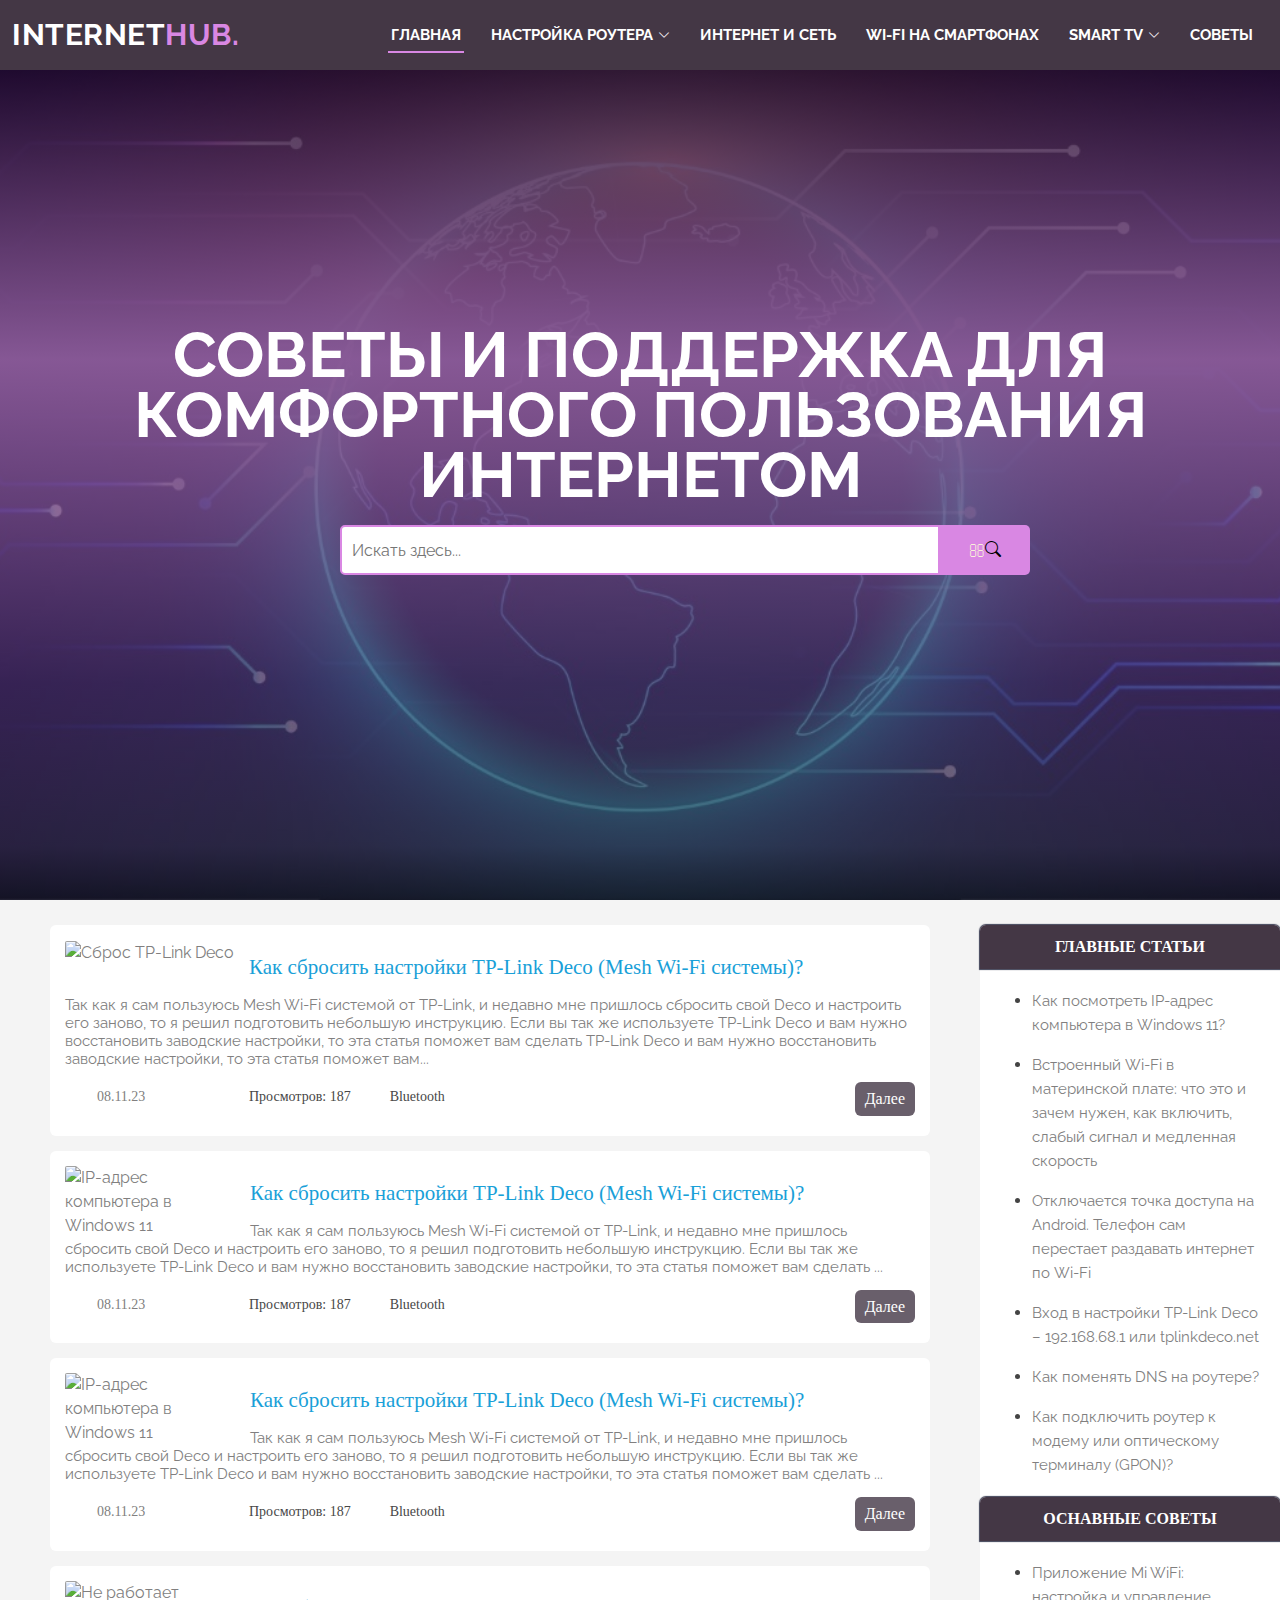
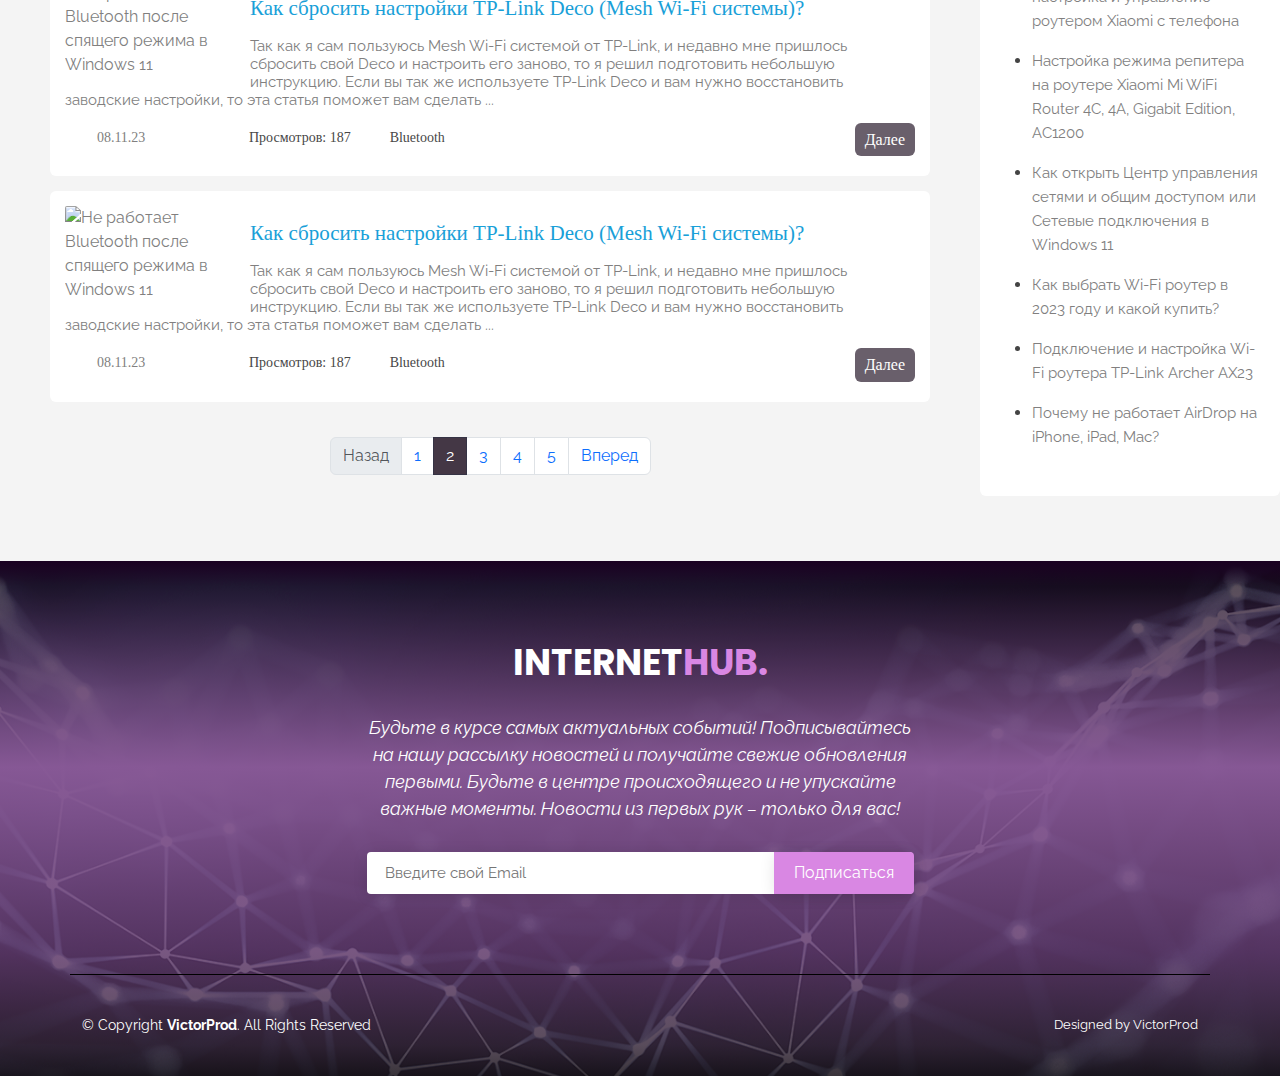
==== index.html @ 562ed90b "Add files via upload" ====
<!DOCTYPE html>
<html lang="en">

<head>
  <meta charset="utf-8">
  <meta content="width=device-width, initial-scale=1.0" name="viewport">

  <title>Помощь твоему интернету</title>
  <meta content="" name="description">
  <meta content="" name="keywords">

  <!-- Favicons -->
  <link href="assets/img/favicon.png" rel="icon">
  <link href="assets/img/apple-touch-icon.png" rel="apple-touch-icon">

  <!-- Google Fonts -->
  <link href="https://fonts.googleapis.com/css?family=Open+Sans:300,300i,400,400i,600,600i,700,700i|Raleway:300,300i,400,400i,500,500i,600,600i,700,700i|Poppins:300,300i,400,400i,500,500i,600,600i,700,700i" rel="stylesheet">

  <!-- Vendor CSS Files -->

  <link rel="stylesheet" href="https://use.fontawesome.com/releases/v5.3.1/css/all.css" integrity="sha384-mzrmE5qonljUremFsqc01SB46JvROS7bZs3IO2EmfFsd15uHvIt+Y8vEf7N7fWAU" crossorigin="anonymous">


  <!-- Template Main CSS File -->
  <link rel="stylesheet" type="text/css" href="assets/css/bootstrap.min.css">
  <link rel="stylesheet" type="text/css" href="assets/css/swiper-bundle.min.css">
  <link rel="stylesheet" type="text/css" href="assets/css/remixicon.css">
  <link rel="stylesheet" type="text/css" href="assets/css/glightbox.min.css">
  <link rel="stylesheet" type="text/css" href="assets/css/boxicons.min.css">
  <link rel="stylesheet" type="text/css" href="assets/css/bootstrap-icons.min.css">
  <link href="assets/css/style.css" rel="stylesheet">

  <script src="https://ajax.googleapis.com/ajax/libs/jquery/1.9.1/jquery.min.js" type="text/javascript" ></script>
</head>
<body>

<!-- ======= Header ======= -->
<header id="header" class="d-flex align-items-center ">
    <div class="container-fluid d-flex align-items-center justify-content-lg-between">

      <h1 class="logo  me-lg-0 "><a href="index.html">
      Internet</a><a href=""><span class="logo_color">Hub.</span></a></h1>
      <nav id="navbar" class="navbar order-last order-lg-0">
        <ul>
          <li><a class="nav-link scrollto active" href="#hero">Главная</a></li>
            <li class="dropdown"><a href="#" target="_blank"><span>Настройка Роутера</span> <i class="bi bi-chevron-down"></i></a>
            <ul>

              <li class="dropdown"><a href=""><span>Gpon Huawei</span> <i class="bi bi-chevron-right"></i></a>
                <ul>
                  <li><a href="#">Deep Drop Down 1</a></li>
                  <li><a href="#">Deep Drop Down 2</a></li>
                </ul>
              </li>

              <li class="dropdown"><a href="#"><span>Iskratel</span> <i class="bi bi-chevron-right"></i></a>
                <ul>
                  <li><a href="#">Deep Drop Down 1</a></li>
                  <li><a href="#">Deep Drop Down 2</a></li>
                </ul>
              </li>

              <li class="dropdown"><a href="#"><span>Tp-Link</span> <i class="bi bi-chevron-right"></i></a>
                <ul>
                  <li><a href="#">Deep Drop Down 1</a></li>
                  <li><a href="#">Deep Drop Down 2</a></li>
                </ul>
              </li>

              <li class="dropdown"><a href="#"><span>Tenda</span> <i class="bi bi-chevron-right"></i></a>
                <ul>
                  <li><a href="#">Deep Drop Down 1</a></li>
                  <li><a href="#">Deep Drop Down 2</a></li>
                </ul>
              </li>

              <li class="dropdown"><a href="#"><span>Asus</span> <i class="bi bi-chevron-right"></i></a>
                <ul>
                  <li><a href="#">Deep Drop Down 1</a></li>
                  <li><a href="#">Deep Drop Down 2</a></li>
                </ul>
              </li>
            </ul>
          </li>
          <li><a class="nav-link scrollto" href="#services">Интернет и сеть</a></li>
          <li><a class="nav-link scrollto" href="#team">Wi-fi на смартфонах</a></li>
          <li class="dropdown"><a href="#"><span>Smart TV</span> <i class="bi bi-chevron-down"></i></a>
            <ul>
              <li><a href="#">Drop Down 1</a></li>
              <li class="dropdown"><a href="#"><span>Deep Drop Down</span> <i class="bi bi-chevron-right"></i></a>
                <ul>
                  <li><a href="#">Deep Drop Down 1</a></li>
                  <li><a href="#">Deep Drop Down 2</a></li>
                  <li><a href="#">Deep Drop Down 3</a></li>
                  <li><a href="#">Deep Drop Down 4</a></li>
                  <li><a href="#">Deep Drop Down 5</a></li>
                </ul>
              </li>
              <li><a href="#">Drop Down 2</a></li>
              <li><a href="#">Drop Down 3</a></li>
              <li><a href="#">Drop Down 4</a></li>
            </ul>
          </li>
          <li><a class="nav-link scrollto" href="#advice">Cоветы</a></li>
        </ul>
        <i class="bi bi-list mobile-nav-toggle"></i>
      </nav><!-- .navbar -->
    </div>
    
</header><!-- End Header -->
  <!-- ======= Hero Section ======= -->
  <section id="hero">
    <div class="hero-container">
      <h1 class="fly-in-text">Советы и Поддержка для</h1>
      <h1 class="additional-fly-in-text">Комфортного Пользования Интернетом</h1>
      <div class="d1">
          <form class="search_form">
              <input type="text" placeholder="Искать здесь...">
              <button type="submit" class="bi bi-search"><i class="bi bi-search"></i> </button>
          </form>
      </div>
    </div>
  </section><!-- End Hero -->



  <!-- Start main -->
<div class="container_" id="point">
        <div class="main-container">
            <section class="main-content">
                <div class="img"><img src="https://cdn-icons-png.flaticon.com/512/3942/3942489.png" class="attachment-post-thumbnail size-post-thumbnail wp-post-image" alt="Сброс TP-Link Deco" decoding="async"></div>
                <h2><a href="view.html">Как сбросить настройки TP-Link Deco (Mesh Wi-Fi системы)?</a></h2>
                <p>Так как я сам пользуюсь Mesh Wi-Fi системой от TP-Link, и недавно мне пришлось сбросить свой Deco и настроить его заново, то я решил подготовить небольшую инструкцию. Если вы так же используете TP-Link Deco и вам нужно восстановить заводские настройки, то эта статья поможет вам сделать TP-Link Deco и вам нужно восстановить заводские настройки, то эта статья поможет вам...</p>
                <div class="info">
                    <div class="left">
                        <div>
                            <img src="https://help-wifi.com/wp-content/themes/wifi/images/icon_date.png" alt="">
                            08.11.23
                        </div>
                    </div>
                    <div class="right">
                        <div class="views">Просмотров: 187</div>
                        <div class="category">
                            <a href="https://help-wifi.com/category/bluetooth/" rel="category tag">Bluetooth</a>
                        </div>
                        <a href="view.html" class="more">Далее</a>
                    </div>
                </div>
            </section>

            <section class="main-content">
                <div class="img"><img  src="https://help-wifi.com/wp-content/uploads/2023/10/ip_windows11.jpg" class="attachment-post-thumbnail size-post-thumbnail wp-post-image" alt="IP-адрес компьютера в Windows 11" class="attachment-post-thumbnail size-post-thumbnail wp-post-image" alt="Встроенный Wi-Fi в материнской плате" decoding="async" loading="lazy"></div>
                <h2><a href="#">Как сбросить настройки TP-Link Deco (Mesh Wi-Fi системы)?</a></h2>
                <p>Так как я сам пользуюсь Mesh Wi-Fi системой от TP-Link, и недавно мне пришлось сбросить свой Deco и настроить его заново, то я решил подготовить небольшую инструкцию. Если вы так же используете TP-Link Deco и вам нужно восстановить заводские настройки, то эта статья поможет вам сделать ...</p>
                <div class="info">
                    <div class="left">
                        <div>
                            <img src="https://help-wifi.com/wp-content/themes/wifi/images/icon_date.png" alt="">
                            08.11.23
                        </div>
                    </div>
                    <div class="right">
                        <div class="views">Просмотров: 187</div>
                        <div class="category">
                            <a href="https://help-wifi.com/category/bluetooth/" rel="category tag">Bluetooth</a>
                        </div>
                        <a href="https://help-wifi.com/bluetooth/oshibka-bluetooth-kod-54-na-noutbuke-s-windows-11-propadaet-bluetooth-posle-vyxoda-iz-spyashhego-rezhima/" class="more">Далее</a>
                    </div>
                </div>
            </section>

            <section class="main-content">
                <div class="img"><img width="170" height="150" src="https://help-wifi.com/wp-content/uploads/2023/10/ip_windows11.jpg" class="attachment-post-thumbnail size-post-thumbnail wp-post-image" alt="IP-адрес компьютера в Windows 11" decoding="async" loading="lazy"></div>
                <h2><a href="#">Как сбросить настройки TP-Link Deco (Mesh Wi-Fi системы)?</a></h2>
                <p>Так как я сам пользуюсь Mesh Wi-Fi системой от TP-Link, и недавно мне пришлось сбросить свой Deco и настроить его заново, то я решил подготовить небольшую инструкцию. Если вы так же используете TP-Link Deco и вам нужно восстановить заводские настройки, то эта статья поможет вам сделать ...</p>
                <div class="info">
                    <div class="left">
                        <div>
                            <img src="https://help-wifi.com/wp-content/themes/wifi/images/icon_date.png" alt="">
                            08.11.23
                        </div>
                    </div>
                    <div class="right">
                        <div class="views">Просмотров: 187</div>
                        <div class="category">
                            <a href="https://help-wifi.com/category/bluetooth/" rel="category tag">Bluetooth</a>
                        </div>
                        <a href="https://help-wifi.com/bluetooth/oshibka-bluetooth-kod-54-na-noutbuke-s-windows-11-propadaet-bluetooth-posle-vyxoda-iz-spyashhego-rezhima/" class="more">Далее</a>
                    </div>
                </div>
            </section>

            <section class="main-content">
                <div class="img"><img width="170" height="150" src="https://help-wifi.com/wp-content/uploads/2023/11/error-Bluetooth-sleep-mode.jpg" class="attachment-post-thumbnail size-post-thumbnail wp-post-image" alt="Не работает Bluetooth после спящего режима в Windows 11" decoding="async"></div>
                <h2><a href="#">Как сбросить настройки TP-Link Deco (Mesh Wi-Fi системы)?</a></h2>
                <p>Так как я сам пользуюсь Mesh Wi-Fi системой от TP-Link, и недавно мне пришлось сбросить свой Deco и настроить его заново, то я решил подготовить небольшую инструкцию. Если вы так же используете TP-Link Deco и вам нужно восстановить заводские настройки, то эта статья поможет вам сделать ...</p>
                <div class="info">
                    <div class="left">
                        <div>
                            <img src="https://help-wifi.com/wp-content/themes/wifi/images/icon_date.png" alt="">
                            08.11.23
                        </div>
                    </div>
                    <div class="right">
                        <div class="views">Просмотров: 187</div>
                        <div class="category">
                            <a href="https://help-wifi.com/category/bluetooth/" rel="category tag">Bluetooth</a>
                        </div>
                        <a href="https://help-wifi.com/bluetooth/oshibka-bluetooth-kod-54-na-noutbuke-s-windows-11-propadaet-bluetooth-posle-vyxoda-iz-spyashhego-rezhima/" class="more">Далее</a>
                    </div>
                </div>
            </section>

            <section class="main-content">
                <div class="img"><img width="170" height="150" src="https://help-wifi.com/wp-content/uploads/2023/11/error-Bluetooth-sleep-mode.jpg" class="attachment-post-thumbnail size-post-thumbnail wp-post-image" alt="Не работает Bluetooth после спящего режима в Windows 11" decoding="async"></div>
                <h2><a href="#">Как сбросить настройки TP-Link Deco (Mesh Wi-Fi системы)?</a></h2>
                <p>Так как я сам пользуюсь Mesh Wi-Fi системой от TP-Link, и недавно мне пришлось сбросить свой Deco и настроить его заново, то я решил подготовить небольшую инструкцию. Если вы так же используете TP-Link Deco и вам нужно восстановить заводские настройки, то эта статья поможет вам сделать ...</p>
                <div class="info">
                    <div class="left">
                        <div>
                            <img src="https://help-wifi.com/wp-content/themes/wifi/images/icon_date.png" alt="">
                            08.11.23
                        </div>
                    </div>
                    <div class="right">
                        <div class="views">Просмотров: 187</div>
                        <div class="category">
                            <a href="https://help-wifi.com/category/bluetooth/" rel="category tag">Bluetooth</a>
                        </div>
                        <a href="https://help-wifi.com/bluetooth/oshibka-bluetooth-kod-54-na-noutbuke-s-windows-11-propadaet-bluetooth-posle-vyxoda-iz-spyashhego-rezhima/" class="more">Далее</a>
                    </div>
                </div>

            </section>
            <nav  class="pagin"  aria-label="...">
                  <ul class="pagination">
                    <li class="page-item disabled">
                      <a class="page-link" href="#" tabindex="-1" aria-disabled="true">Назад</a>
                    </li>
                    <li class="page-item"><a class="page-link" href="#">1</a></li>
                    <li class="page-item active" aria-current="page">
                      <a class="page-link" href="#">2</a>
                    </li>
                    <li class="page-item"><a class="page-link" href="#">3</a></li>
                    <li class="page-item"><a class="page-link" href="#">4</a></li>
                    <li class="page-item"><a class="page-link" href="#">5</a></li>
                    <li class="page-item">
                      <a class="page-link" href="#">Вперед</a>
                    </li>
                  </ul>
            </nav>
        </div>

        <aside>
            <div class="title_">Главные статьи</div>
            <div class="article_list">
                <ul>
                <p><li><a href="#">Как посмотреть IP-адрес компьютера в Windows 11?</a></li></p>
                <p><li><a href="#">Встроенный Wi-Fi в материнской плате: что это и зачем нужен, как включить, слабый сигнал и медленная скорость</a></li></p>
                <p><li><a href="#">Отключается точка доступа на Android. Телефон сам перестает раздавать интернет по Wi-Fi</a></li></p>
                <p><li><a href="#">Вход в настройки TP-Link Deco – 192.168.68.1 или tplinkdeco.net</a></li></p>
                <p><li><a href="#">Как поменять DNS на роутере?</a></li></p>
                <p><li><a href="#">Как подключить роутер к модему или оптическому терминалу (GPON)?</a></li></p>
            </ul>
            </div>

            <div class="title_">Оснавные советы</div>
            <div class="article_list">
                <ul>
                <p><li><a href="#">Приложение Mi WiFi: настройка и управление роутером Xiaomi с телефона</a></li></p>
                <p><li><a href="#">Настройка режима репитера на роутере Xiaomi Mi WiFi Router 4C, 4A, Gigabit Edition, AC1200</a></li></p>
                <p><li><a href="#">Как открыть Центр управления сетями и общим доступом или Сетевые подключения в Windows 11</a></li></p>
                <p><li><a href="#">Как выбрать Wi-Fi роутер в 2023 году и какой купить?</a></li></p>
                <p><li><a href="#">Подключение и настройка Wi-Fi роутера TP-Link Archer AX23</a></li></p>
                <p><li><a href="#">Почему не работает AirDrop на iPhone, iPad, Mac?</a></li></p>
            </ul>
            </div>
        </aside>
    </div>

  <!-- ======= Footer ======= -->
   <!-- ======= Footer ======= -->
  <footer id="footer">

    <div class="footer-top">

      <div class="container">

        <div class="row  justify-content-center">
          <div class="col-lg-6">
            <h3 class="mobile-show-logo-footer"><a href="">Internet<span class="mobile-show-logo-color-footer">Hub.</span></a></h3>
            <p>Будьте в курсе самых актуальных событий! Подписывайтесь на нашу рассылку новостей и получайте свежие обновления первыми. Будьте в центре происходящего и не упускайте важные моменты. Новости из первых рук – только для вас!</p>
          </div>
        </div>

        <div class="row footer-newsletter justify-content-center">
          <div class="col-lg-6">
            <form action="" method="post">
              <input type="email" name="email" placeholder="Введите свой Email"><input type="submit" value="Подписаться">
            </form>
          </div>
        </div>
      </div>
    </div>

    <div class="container footer-bottom clearfix">
      <div class="copyright">
        &copy; Copyright <strong><span>VictorProd</span></strong>. All Rights Reserved
      </div>
      <div class="credits">
        Designed by VictorProd
      </div>
    </div>
  </footer><!-- End Footer -->

  <div id="preloader"></div>
  <a href="#" class="back-to-top d-flex align-items-center justify-content-center"><i class="bi bi-arrow-up-short"></i></a>

  <!-- Vendor JS Files -->
  <script src="assets/js/purecounter_vanilla.js"></script>
  <script src="assets/js/bootstrap.bundle.min.js"></script>
  <script src="assets/js/glightbox.min.js"></script>
  <script src="assets/js/isotope.pkgd.min.js"></script>
  <script src="assets/js/swiper-bundle.min.js"></script>

  <!-- Template Main JS File -->
  <script src="assets/js/main.js"></script>

</body>

</html>
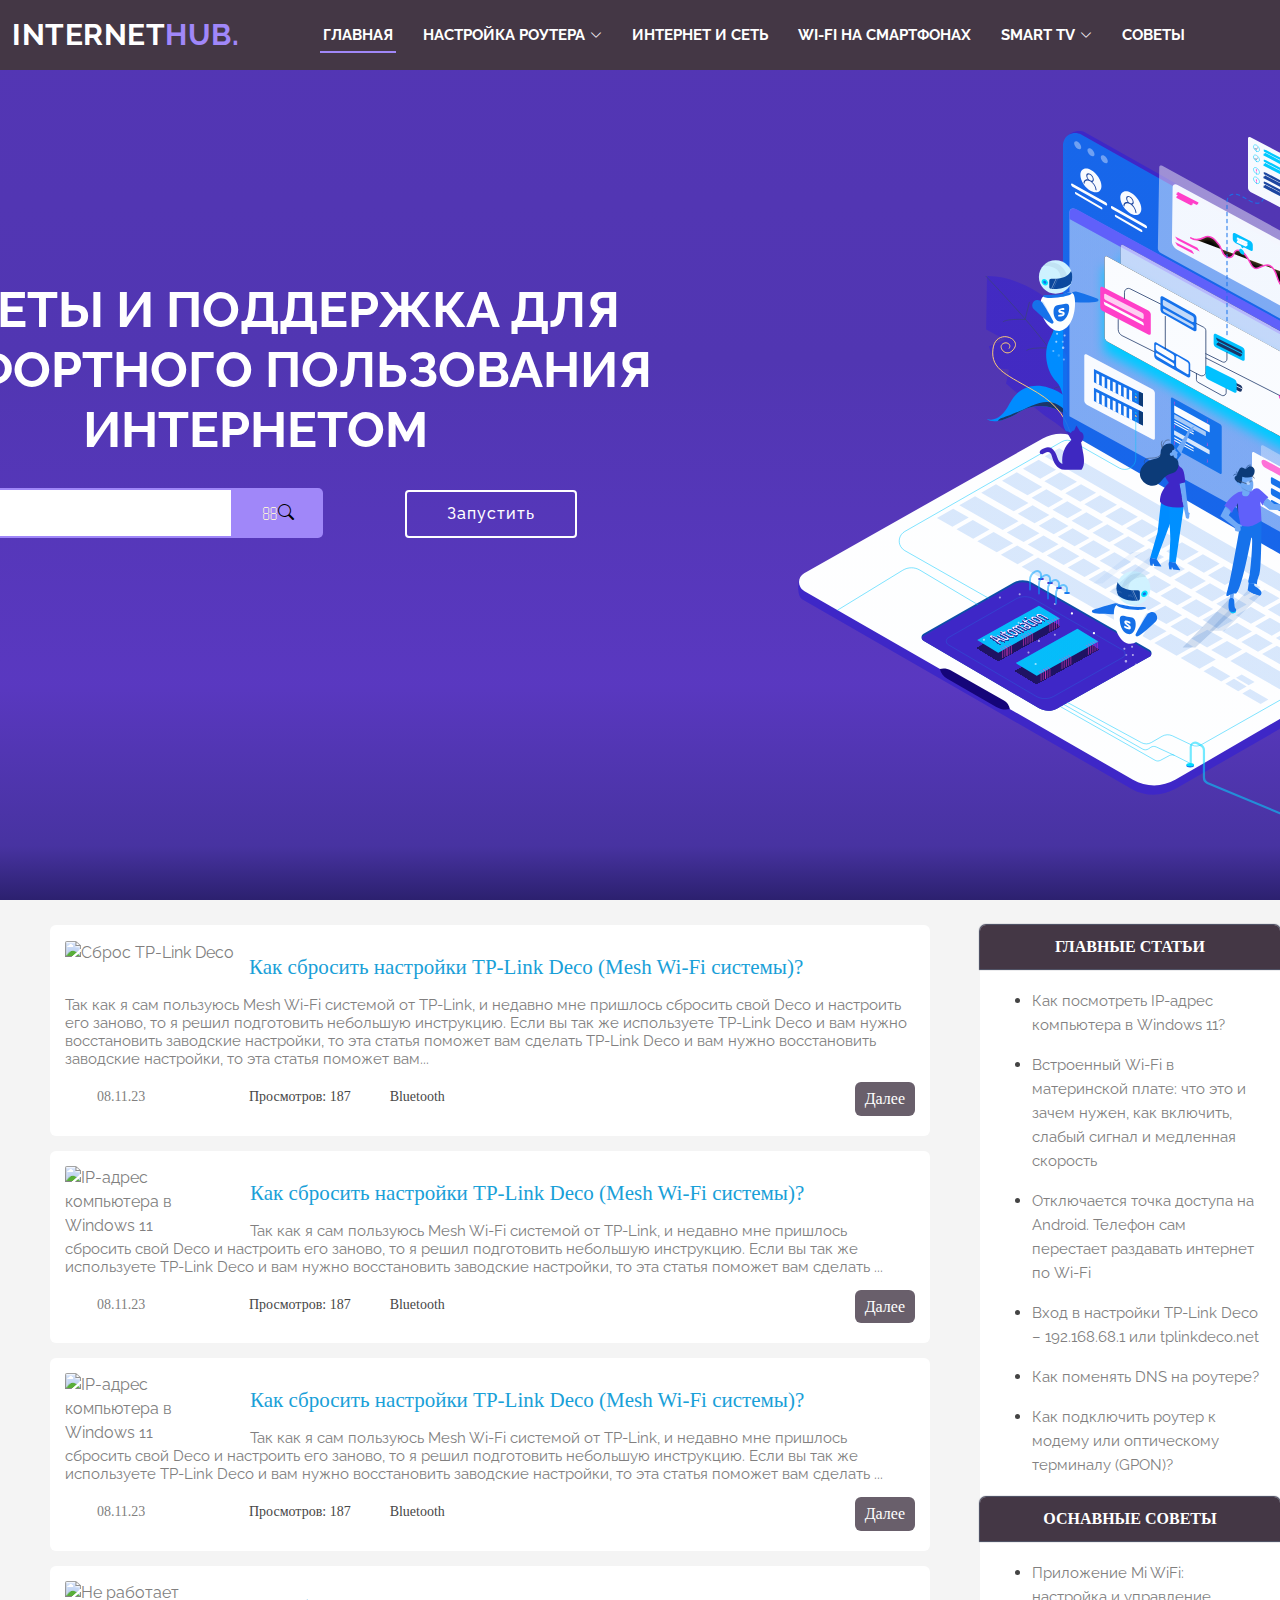
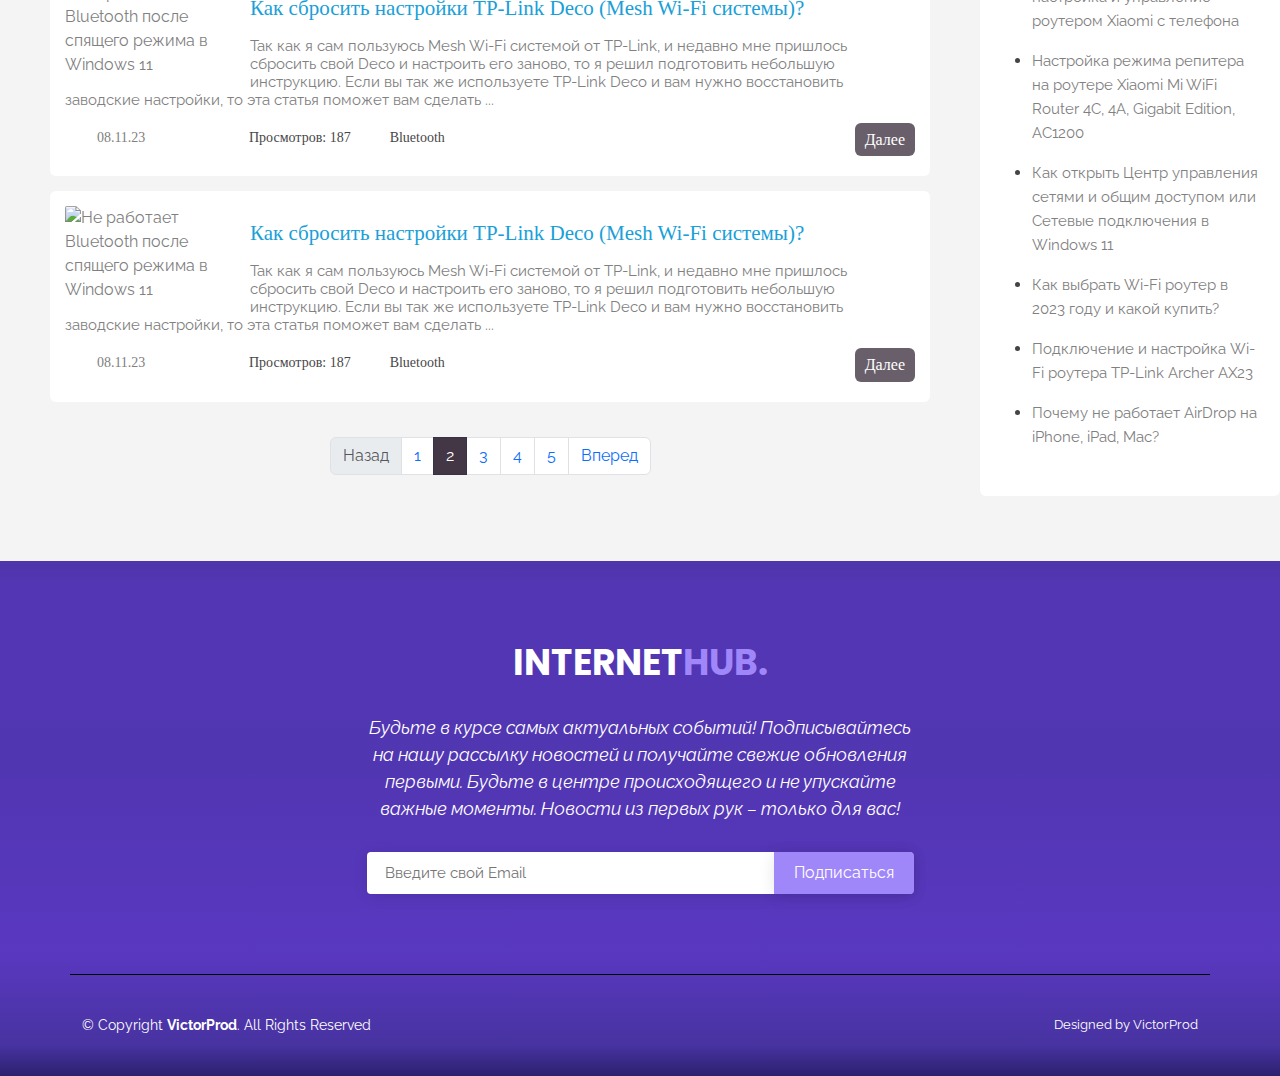
==== commit 444a81b1: "Add files via upload" ====
--- a/index.html
+++ b/index.html
@@ -38,7 +38,7 @@
 <header id="header" class="d-flex align-items-center ">
     <div class="container-fluid d-flex align-items-center justify-content-lg-between">
 
-      <h1 class="logo  me-lg-0 "><a href="index.html">
+      <h1 class="logo  me-lg-0"><a href="index.html">
       Internet</a><a href=""><span class="logo_color">Hub.</span></a></h1>
       <nav id="navbar" class="navbar order-last order-lg-0">
         <ul>
@@ -105,22 +105,31 @@
         </ul>
         <i class="bi bi-list mobile-nav-toggle"></i>
       </nav><!-- .navbar -->
+      <div class=""></div>
     </div>
     
 </header><!-- End Header -->
   <!-- ======= Hero Section ======= -->
-  <section id="hero">
-    <div class="hero-container">
-      <h1 class="fly-in-text">Советы и Поддержка для</h1>
-      <h1 class="additional-fly-in-text">Комфортного Пользования Интернетом</h1>
-      <div class="d1">
+ <section id="hero">
+  <div class="hero-container">
+    <div class="hero-content">
+      <div class="text-content">
+        <h1 class>Советы и Поддержка для Комфортного Пользования Интернетом</h1>
+        
+        <div class="d1">
           <form class="search_form">
-              <input type="text" placeholder="Искать здесь...">
-              <button type="submit" class="bi bi-search"><i class="bi bi-search"></i> </button>
+            <input type="text" placeholder="Искать">
+            <button type="submit" class="bi bi-search"><i class="bi bi-search"></i></button>
           </form>
-      </div>
-    </div>
-  </section><!-- End Hero -->
+          <a href="#point" class="btn-get-started scrollto fly-in-button">Запустить</a>
+        </div>
+      </div>
+      <div class="image-content">
+        <img src="assets/img/123.svg" alt="Описание изображения">
+      </div>
+    </div>
+  </div>
+</section><!-- End Hero -->
 
 
 
--- a/assets/css/style.css
+++ b/assets/css/style.css
@@ -133,7 +133,7 @@
 }
 
 .logo_color{
-  color: #d987e3;
+  color: #a087f9;
 }
 
 
@@ -148,7 +148,7 @@
 }
 
 .mobile-show-logo-color-footer{
-  color: #d987e3;
+  color: #a087f9;
 }
 
 
@@ -215,7 +215,7 @@
   height: 2px;
   bottom: -7px;
   left: 0;
-  background-color: #d987e3;
+  background-color: #a087f9;
   visibility: hidden;
   width: 0px;
   transition: all 0.3s ease-in-out 0s;
@@ -421,16 +421,24 @@
 /**
 * Search content
 */
+.d1 {
+    display: flex;
+    justify-content: space-between;
+    text-align: center;
+    align-items: center;
+}
+
 .d1 form{
-  width: 600px;
-  margin-top: 20px;
+    width: 305px;
+    margin-top: 28px;
+    margin-left: 214px;
 }
 
 .d1 input {
   width: 100%;
   height: 50px;
   padding-left: 10px;
-  border: 2px solid #d987e3;
+  border: 2px solid #a087f9;
   border-radius: 5px 0 0 5px;
   outline: none;
   background: #ffffff;
@@ -441,7 +449,7 @@
   width: 90px;
   height: 50px;
   border: none;
-  background: #d987e3;
+  background: #a087f9;
   border-radius: 0 5px 5px 0;
   cursor: pointer;
 }
@@ -531,10 +539,33 @@
 #hero {
   width: 100%;
   height: 100vh;
-  background: url("../img/1.jpg") top center;
+  /*background: url("../img/3.jpg") top center;*/
   background-size: cover;
   position: relative;
   margin-bottom: -25px;
+}
+
+.hero-content{
+  display: flex;
+  justify-content: space-between;
+}
+
+.text-content{
+  margin-top: 210px;
+}
+
+
+.image-content img {
+  animation: moveUpDown 1s infinite alternate; /* Анимация будет длиться 1 секунду и повторяться бесконечно */
+}
+
+@keyframes moveUpDown {
+  from {
+    transform: translateY(1px); /* Начальное положение - нет смещения */
+  }
+  to {
+    transform: translateY(-10px); /* Конечное положение - смещение вверх на 2 пикселя */
+  }
 }
 
 #hero_view {
@@ -548,7 +579,7 @@
 
 #hero_view:before {
   content: "";
-  background: rgba(21, 5, 23, 0.5) linear-gradient(rgb(26 0 33 / 50%) 0%, rgba(26, 0, 33, 0.5) 5%, rgb(136 89 151 / 98%) 40%, rgb(180 44 223 / 31%) 76%, rgb(137 84 137 / 88%) 94%, #92689b94 100%) repeat scroll 0% 0%;
+  background: rgb(66 39 225 / 94%) linear-gradient(rgb(90 62 194) 0%, rgb(58 13 219) 5%, rgb(88 61 191) 40%, rgb(157 98 176 / 29%) 76%, rgb(88 72 93 / 36%) 94%, rgb(26 26 26 / 51%) 100%) repeat scroll 0% 0%;
   position: absolute;
   bottom: 0;
   top: 0;
@@ -597,7 +628,7 @@
 
 #hero:before {
   content: "";
-  background: rgba(21, 5, 23, 0.5) linear-gradient(rgba(26, 0, 33, 0.5) 0%, rgba(26, 0, 33, 0.5) 5%, rgb(136 89 151 / 98%) 40%, rgb(157 98 176 / 29%) 76%, rgb(88 72 93 / 36%) 94%, rgb(26 26 26 / 51%) 100%) repeat scroll 0% 0%;
+  background: rgb(62 39 199) linear-gradient(rgb(78 53 171) 0%, rgb(83 54 180) 5%, rgb(81 54 178) 40%, rgb(157 98 176 / 29%) 76%, rgb(88 72 93 / 36%) 94%, rgb(26 26 26 / 51%) 100%) repeat scroll 0% 0%;
   position: absolute;
   bottom: 0;
   top: 0;
@@ -620,7 +651,7 @@
 
 #hero h1 {
   margin: 0;
-  font-size: 64px;
+  font-size: 50px;
   font-weight: 700;
   line-height: 60px;
   text-transform: uppercase;
@@ -632,6 +663,9 @@
   color: #eee;
   margin: 15px 0 0 0;
   font-size: 24px;
+}
+.bi:hover{
+  background: #baa6ff;
 }
 
 #hero .btn-get-started {
@@ -646,11 +680,12 @@
   margin-top: 30px;
   border: 2px solid #fff;
   color: #fff;
+  margin-right: 393px;
 }
 
 #hero .btn-get-started:hover {
-    background: #d987e394;
-    border: 2px solid #d987e394;
+    background: #b3a3ed;
+    border: 2px solid #b3a3ed;
 }
 
 @media (min-width: 1024px) {
@@ -699,7 +734,7 @@
 
 
 .fly-in-button {
-  opacity: 0;
+  opacity: 1;
   transform: translateX(100%);
   transition: opacity 1s ease, transform 2s ease;
 }
@@ -1088,7 +1123,7 @@
   right: 0;
   top: 0;
   bottom: 0;
-  background:rgb(21 5 23 / 71%) linear-gradient(rgb(26 0 33) 0%, rgb(26 0 33 / 0%) 5%, rgb(136 89 151 / 98%) 40%, rgb(157 98 176 / 45%) 76%, rgb(88 72 93 / 36%) 94%, rgb(26 26 26 / 51%) 100%) repeat scroll 0% 0%;
+  background:rgb(62 39 199) linear-gradient(rgb(78 53 171) 0%, rgb(83 54 180) 5%, rgb(81 54 178) 40%, rgb(157 98 176 / 29%) 76%, rgb(88 72 93 / 36%) 94%, rgb(26 26 26 / 51%) 100%) repeat scroll 0% 0%;
   z-index: 1;
 }
 
@@ -1148,7 +1183,7 @@
   background: none;
   font-size: 16px;
   padding: 0 20px;
-  background: #d987e3;
+  background: #a087f9;
   color: #fff;
   transition: 0.3s;
   border-radius: 0 4px 4px 0;
@@ -1156,7 +1191,7 @@
 }
 
 #footer .footer-top .footer-newsletter form input[type=submit]:hover {
-  background: #d987e394;
+  background: #b3a3ed;
 }
 
 #footer .footer-top .social-links {
@@ -1224,11 +1259,25 @@
         display: block;
     }
 
+    #hero h1{
+      font-size: 23px;
+    }
+
     #header .logo a {
         font-size: 18px;
         text-transform: uppercase;
     }
 
+    .image-content img{
+        width: 250px;
+    }
+
+    .hero-content {
+        justify-content: center;
+        align-items: center;
+        flex-wrap: wrap;
+      }
+
     .search_content{
       display: none;
     }
@@ -1246,7 +1295,7 @@
     }
 
     .mobile-show-logo-color-footer{
-      color: #d987e3;
+      color: #a087f9;
     }
 
     .logo_color {
@@ -1260,18 +1309,42 @@
     }
 
     .d1{
+      display: flex;
+      flex-wrap: wrap;
       margin-right: 89px;
-      width: 250px;
+      width: 100%;
+      position: absolute;
+      right: -44px;
       margin-top: 20px;
     }
+    #hero .hero-container{
+      margin-bottom: 300px;
+    }
+
+    #hero .btn-get-started{
+      margin-left: -11px;
+    }
+
+    .hero-content{
+      display: flex;
+      flex-direction: column-reverse;
+    }
+
+    .text-content{
+      margin-top: 35px;
+    }
+
+    .image-content{
+      display: flex;
+    }
 
     .d1 form{
-      width: 100%;
       margin: 0 auto;
     }
 
     .d1 input{
       height: 45px;
+      width: 80%;
     }
 
     .d1 button{
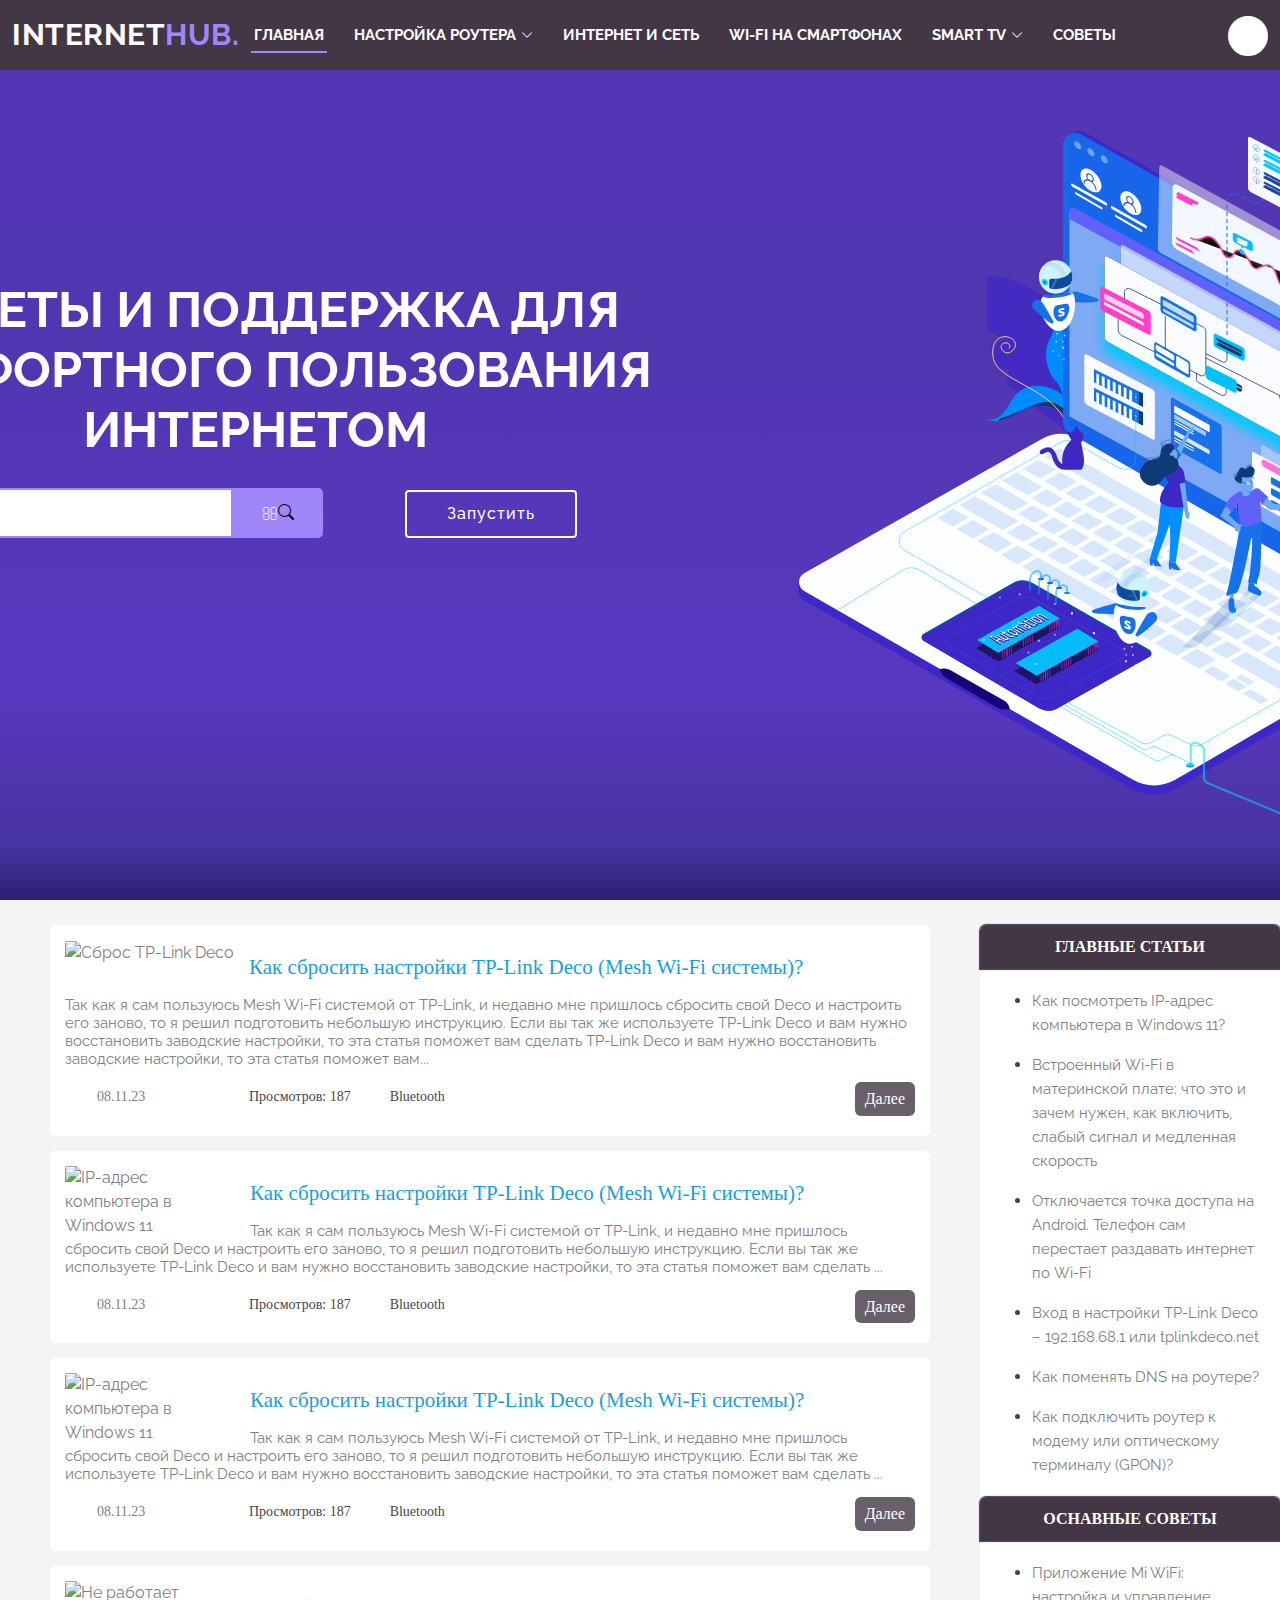
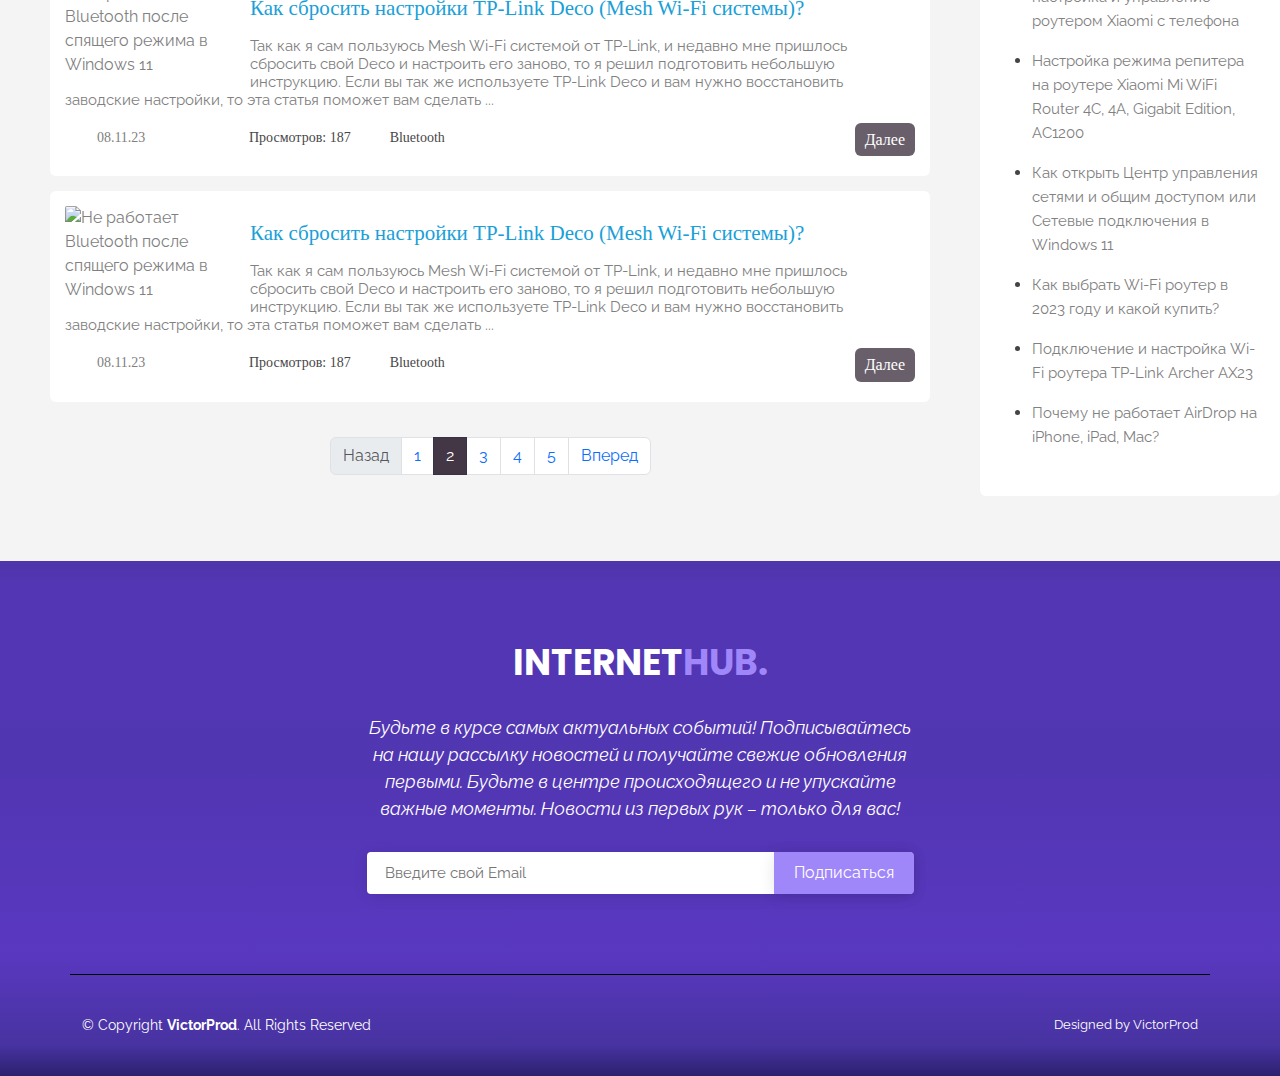
==== commit 5b310bfb: "Add files via upload" ====
--- a/index.html
+++ b/index.html
@@ -105,7 +105,14 @@
         </ul>
         <i class="bi bi-list mobile-nav-toggle"></i>
       </nav><!-- .navbar -->
-      <div class=""></div>
+                <div class="search_wrapper">
+                  <div class="search_content">
+                    <form action="">
+                      <input type="search" placeholder="Поиск">
+                      <i class="fa fa-search"></i>
+                    </form>
+                  </div>
+                </div>
     </div>
     
 </header><!-- End Header -->
@@ -118,8 +125,8 @@
         
         <div class="d1">
           <form class="search_form">
-            <input type="text" placeholder="Искать">
-            <button type="submit" class="bi bi-search"><i class="bi bi-search"></i></button>
+            <input type="text" placeholder="Email">
+            <button type="email" class="bi bi-search"><i class="bi bi-search"></i></button>
           </form>
           <a href="#point" class="btn-get-started scrollto fly-in-button">Запустить</a>
         </div>
--- a/assets/css/style.css
+++ b/assets/css/style.css
@@ -136,6 +136,10 @@
   color: #a087f9;
 }
 
+.btn-get-started{
+  display: none;
+}
+
 
 .mobile-show-logo{
   display: none;
@@ -421,11 +425,71 @@
 /**
 * Search content
 */
+.search_wrapper {
+  position: relative;
+  width: 200px; /* Ширина блока поиска */
+}
+
+.search_content {
+  position: absolute;
+  top: -19px;
+  right: 0;
+  width: 40px; /* Ширина блока поиска */
+  height: 40px; /* Высота блока поиска */
+  background: white;
+  box-sizing: border-box;
+  border-radius: 25px;
+  border: 4px solid white;
+  transition: width 0.5s; /* Анимация ширины */
+  overflow: hidden; /* Скрыть содержимое, когда ширина меньше контента */
+}
+
+.search_content input {
+  width: calc(100% - 40px); /* Ширина поля поиска */
+  line-height: 31px;
+  outline: 0;
+  border: 0;
+  display: none;
+  font-size: 1em;
+  border-radius: 20px;
+  padding: 0 10px;
+  float: right; /* Поле поиска расположено справа */
+  box-sizing: border-box;
+}
+
+.search_content .fa {
+  padding: 8px;
+  width: 35px;
+  height: 35px;
+  text-align: center;
+  font-size: 1.2em;
+  transition: all 0.5s;
+  float: left; /* Иконка поиска расположена слева */
+}
+
+.search_wrapper:hover .search_content {
+  width: 200px; /* Ширина блока поиска при наведении */
+  cursor: pointer;
+}
+
+.search_wrapper:hover .search_content input {
+  display: block;
+}
+
+.search_wrapper:hover .search_content .fa {
+  background: #07051a;
+  color: white;
+}
+
+
+
+
 .d1 {
     display: flex;
     justify-content: space-between;
     text-align: center;
     align-items: center;
+    position: relative;
 }
 
 .d1 form{
@@ -444,6 +508,7 @@
   background: #ffffff;
   color: #9E9C9C;
 }
+
 .d1 button {
   position: absolute; 
   width: 90px;
@@ -453,6 +518,7 @@
   border-radius: 0 5px 5px 0;
   cursor: pointer;
 }
+
 .d1 button:before {
   content: "\f002";
   font-family: FontAwesome;
@@ -460,78 +526,51 @@
   color: #F9F0DA;
 }
 
-.search_content{
+
+
+
+.d1_view {
+    display: flex;
+    justify-content: center;
+    align-items: center;
     position: relative;
-    align-items: center;
-    transition: all 1s;
-    width: 40px;
-    height: 40px;
-    background: white;
-    box-sizing: border-box;
-    border-radius: 25px;
-    border: 4px solid white;
-    margin-left: 48px;
-}
-
-.search_content input{
-    position: absolute;
-    top: 0;
-    left: 0;
-    width: 100%;
-    line-height: 31px;
-    outline: 0;
-    border: 0;
-    display: none;
-    font-size: 1em;
-    border-radius: 20px;
-    padding: 0 10px;
-}
-
-.search_content .fa{
-    box-sizing: border-box;
-    padding: 10px;
-    width: 35px;
-    height: 35px;
-    position: absolute;
-    top: 0;
-    right: 0;
-    border-radius: 50%;
-    color: #07051a;
-    text-align: center;
-    font-size: 1.2em;
-    transition: all 1s;
-    margin-top: -1px;
-}
-
-.search_content:hover{
-    width: 200px;
-    cursor: pointer;
-}
-
-.search_content:hover input{
-    display: block;
-}
-
-.search_content:hover .fa{
-    background: #07051a;
-    color: white;
-}
-
-.expanded {
-    width: 200px !important; /* Убедитесь, что ваши стили здесь переопределяют стили :hover */
-    cursor: pointer;
-}
-
-.expanded input {
-    display: block;
-}
-
-.expanded .fa {
-    background: #07051a;
-    color: black;
-}
-
-
+    align-content: center;
+    flex-wrap: wrap;
+}
+
+.d1_view form{
+    width: 305px;
+    margin-top: 28px;
+    margin-left: 214px;
+}
+
+.d1_view input {
+  width: 100%;
+  height: 50px;
+  padding-left: 10px;
+  border: 2px solid #a087f9;
+  border-radius: 5px 0 0 5px;
+  outline: none;
+  background: #ffffff;
+  color: #9E9C9C;
+}
+
+.d1_view button {
+  position: absolute; 
+  width: 90px;
+  height: 50px;
+  border: none;
+  background: #a087f9;
+  border-radius: 0 5px 5px 0;
+  cursor: pointer;
+}
+
+.d1_view button:before {
+  content: "\f002";
+  font-family: FontAwesome;
+  font-size: 16px;
+  color: #F9F0DA;
+}
 
 /*--------------------------------------------------------------
 # Hero Section
@@ -550,12 +589,18 @@
   justify-content: space-between;
 }
 
+.image-content-view img{
+  width: 300px;
+  position: relative;
+  margin-top: 65px;
+}
+
+
 .text-content{
   margin-top: 210px;
 }
 
-
-.image-content img {
+.image-content-view img {
   animation: moveUpDown 1s infinite alternate; /* Анимация будет длиться 1 секунду и повторяться бесконечно */
 }
 
@@ -568,18 +613,33 @@
   }
 }
 
+
+.image-content img {
+  animation: moveUpDown 1s infinite alternate; /* Анимация будет длиться 1 секунду и повторяться бесконечно */
+}
+
+@keyframes moveUpDown {
+  from {
+    transform: translateY(1px); /* Начальное положение - нет смещения */
+  }
+  to {
+    transform: translateY(-10px); /* Конечное положение - смещение вверх на 2 пикселя */
+  }
+}
+
 #hero_view {
     width: 100%;
-    height: 30vh;
+    height: 40vh;
     background-size: cover;
     position: relative;
     margin-bottom: -25px;
 }
 
 
+
 #hero_view:before {
   content: "";
-  background: rgb(66 39 225 / 94%) linear-gradient(rgb(90 62 194) 0%, rgb(58 13 219) 5%, rgb(88 61 191) 40%, rgb(157 98 176 / 29%) 76%, rgb(88 72 93 / 36%) 94%, rgb(26 26 26 / 51%) 100%) repeat scroll 0% 0%;
+  background: rgb(62 39 199) linear-gradient(rgb(78 53 171) 0%, rgb(83 54 180) 5%, rgb(81 54 178) 40%, rgb(157 98 176 / 29%) 76%, rgb(88 72 93 / 36%) 94%, rgb(26 26 26 / 51%) 100%) repeat scroll 0% 0%;
   position: absolute;
   bottom: 0;
   top: 0;
@@ -609,15 +669,22 @@
 
 #hero_view h1 {
   margin: 0;
-  font-size: 35px;
+  font-size: 30px;
   font-weight: 700;
   line-height: 60px;
   text-transform: uppercase;
   color: #fff;
   text-align: center;
-  margin-top: 45px;
-}
-
+  margin-top: 100px;
+  position: relative;
+  margin-left: 209px;
+}
+
+.text-content-view{
+    display: flex;
+    
+
+}
 
 
 @media (max-width: 992px) {
@@ -1279,7 +1346,7 @@
       }
 
     .search_content{
-      display: none;
+      display: block;
     }
 
     .mobile-show-logo{
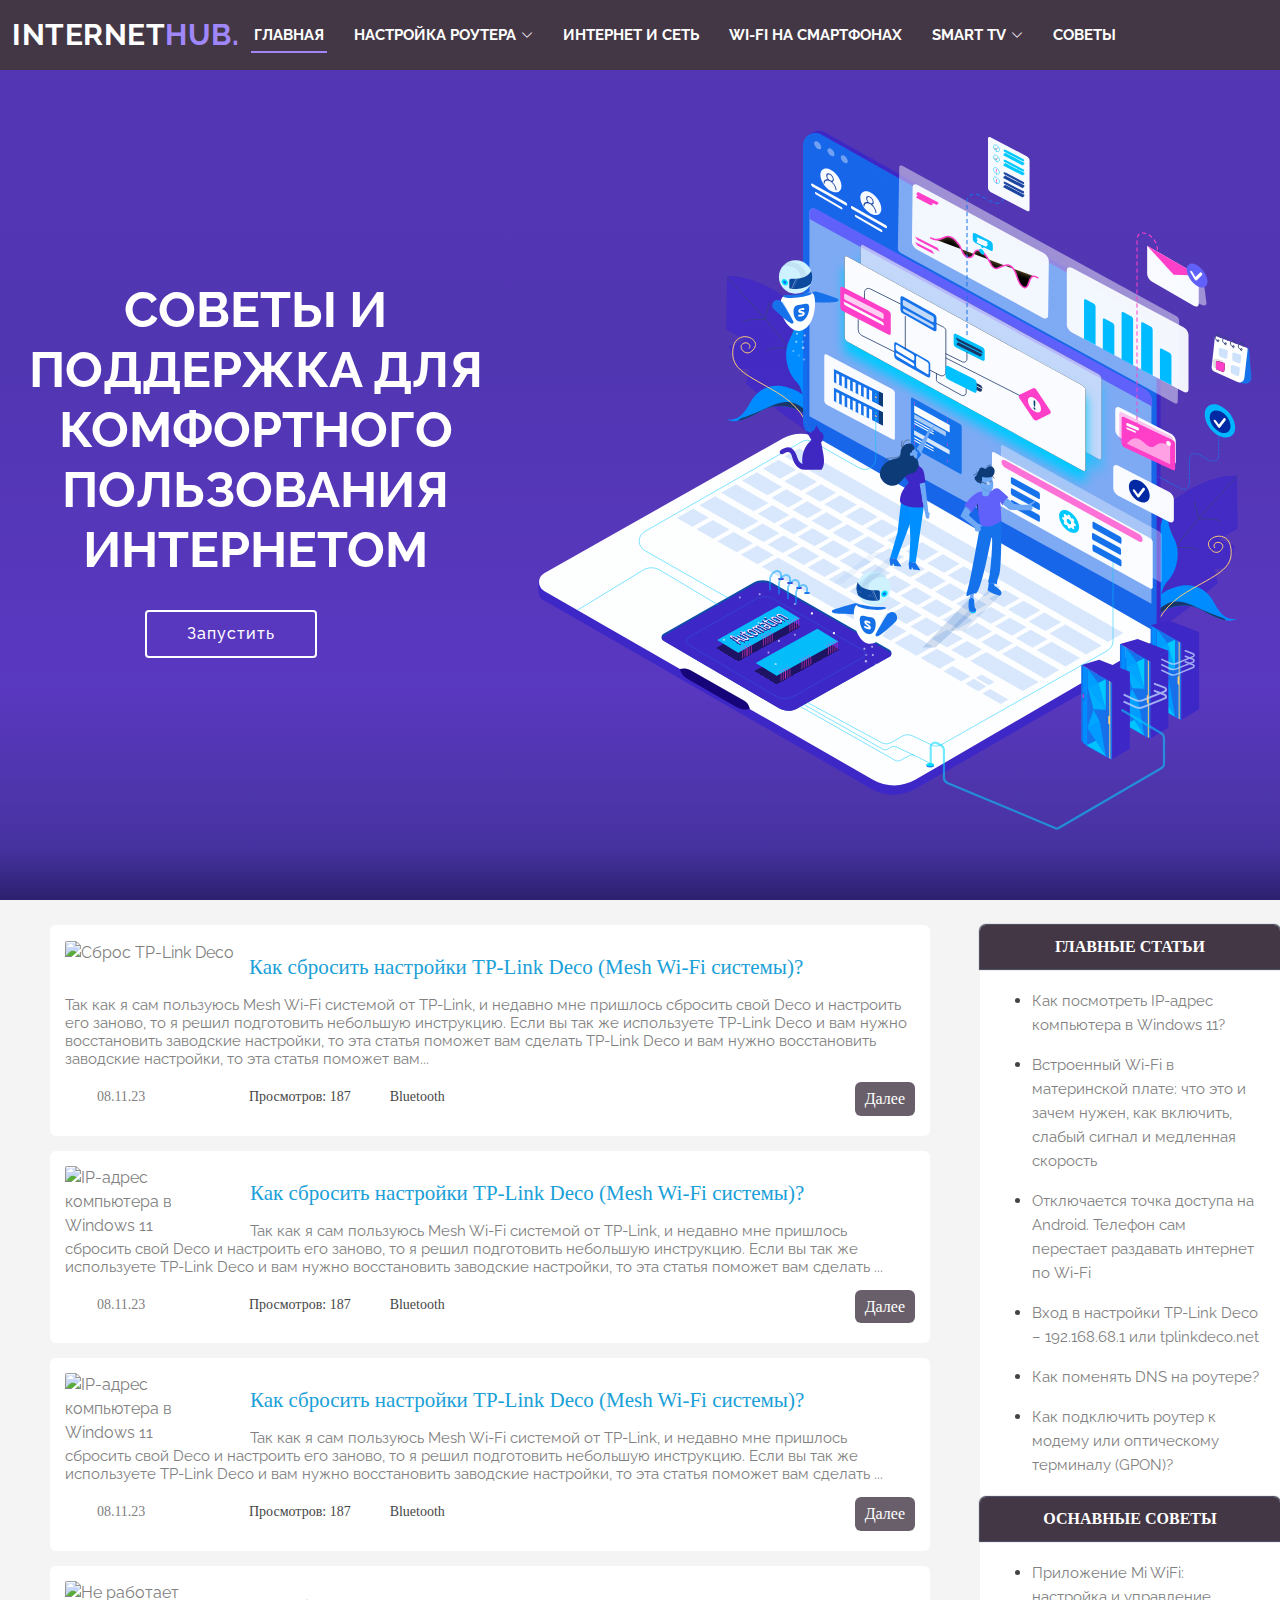
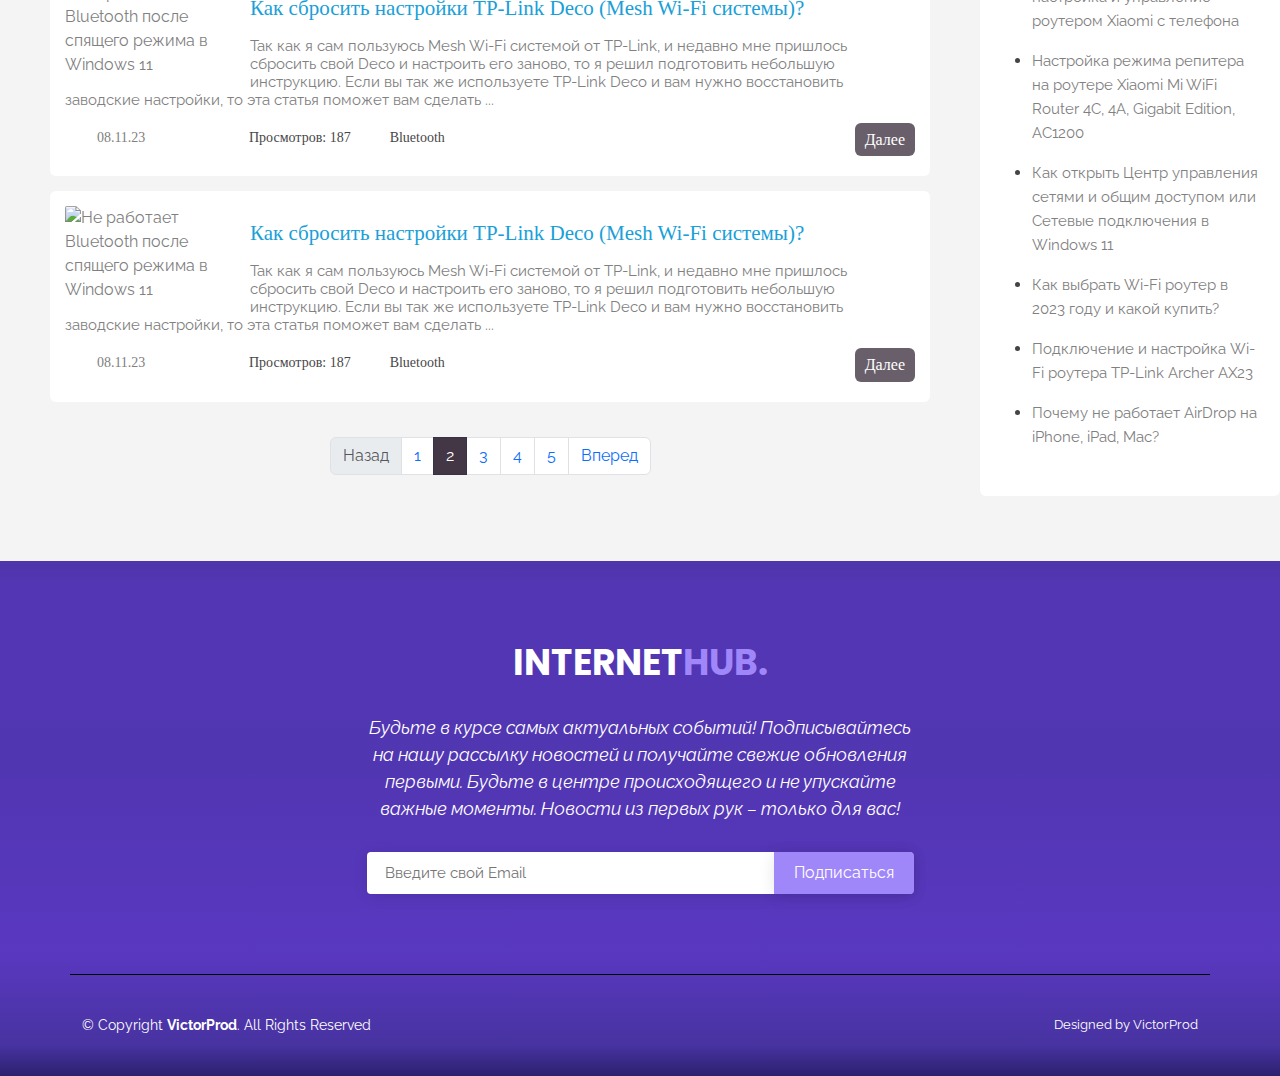
==== commit 6b6e22b2: "Add files via upload" ====
--- a/index.html
+++ b/index.html
@@ -20,7 +20,7 @@
 
   <link rel="stylesheet" href="https://use.fontawesome.com/releases/v5.3.1/css/all.css" integrity="sha384-mzrmE5qonljUremFsqc01SB46JvROS7bZs3IO2EmfFsd15uHvIt+Y8vEf7N7fWAU" crossorigin="anonymous">
 
-
+  <link rel="stylesheet" href="https://cdnjs.cloudflare.com/ajax/libs/font-awesome/6.5.1/webfonts/fa-brands-400.ttf">
   <!-- Template Main CSS File -->
   <link rel="stylesheet" type="text/css" href="assets/css/bootstrap.min.css">
   <link rel="stylesheet" type="text/css" href="assets/css/swiper-bundle.min.css">
@@ -105,15 +105,13 @@
         </ul>
         <i class="bi bi-list mobile-nav-toggle"></i>
       </nav><!-- .navbar -->
-                <div class="search_wrapper">
-                  <div class="search_content">
-                    <form action="">
-                      <input type="search" placeholder="Поиск">
-                      <i class="fa fa-search"></i>
-                    </form>
-                  </div>
-                </div>
-    </div>
+        <div class="d1">
+            <form>
+              <input type="text" placeholder="Искать здесь...">
+              <button type="submit"></button>
+            </form>
+            </div>
+        </div>
     
 </header><!-- End Header -->
   <!-- ======= Hero Section ======= -->
@@ -121,14 +119,8 @@
   <div class="hero-container">
     <div class="hero-content">
       <div class="text-content">
-        <h1 class>Советы и Поддержка для Комфортного Пользования Интернетом</h1>
-        
-        <div class="d1">
-          <form class="search_form">
-            <input type="text" placeholder="Email">
-            <button type="email" class="bi bi-search"><i class="bi bi-search"></i></button>
-          </form>
-          <a href="#point" class="btn-get-started scrollto fly-in-button">Запустить</a>
+        <div class="hero_title"><h1 class>Советы и Поддержка для Комфортного Пользования Интернетом</h1>
+        <a href="#point" class="btn-get-started scrollto fly-in-button">Запустить</a>
         </div>
       </div>
       <div class="image-content">
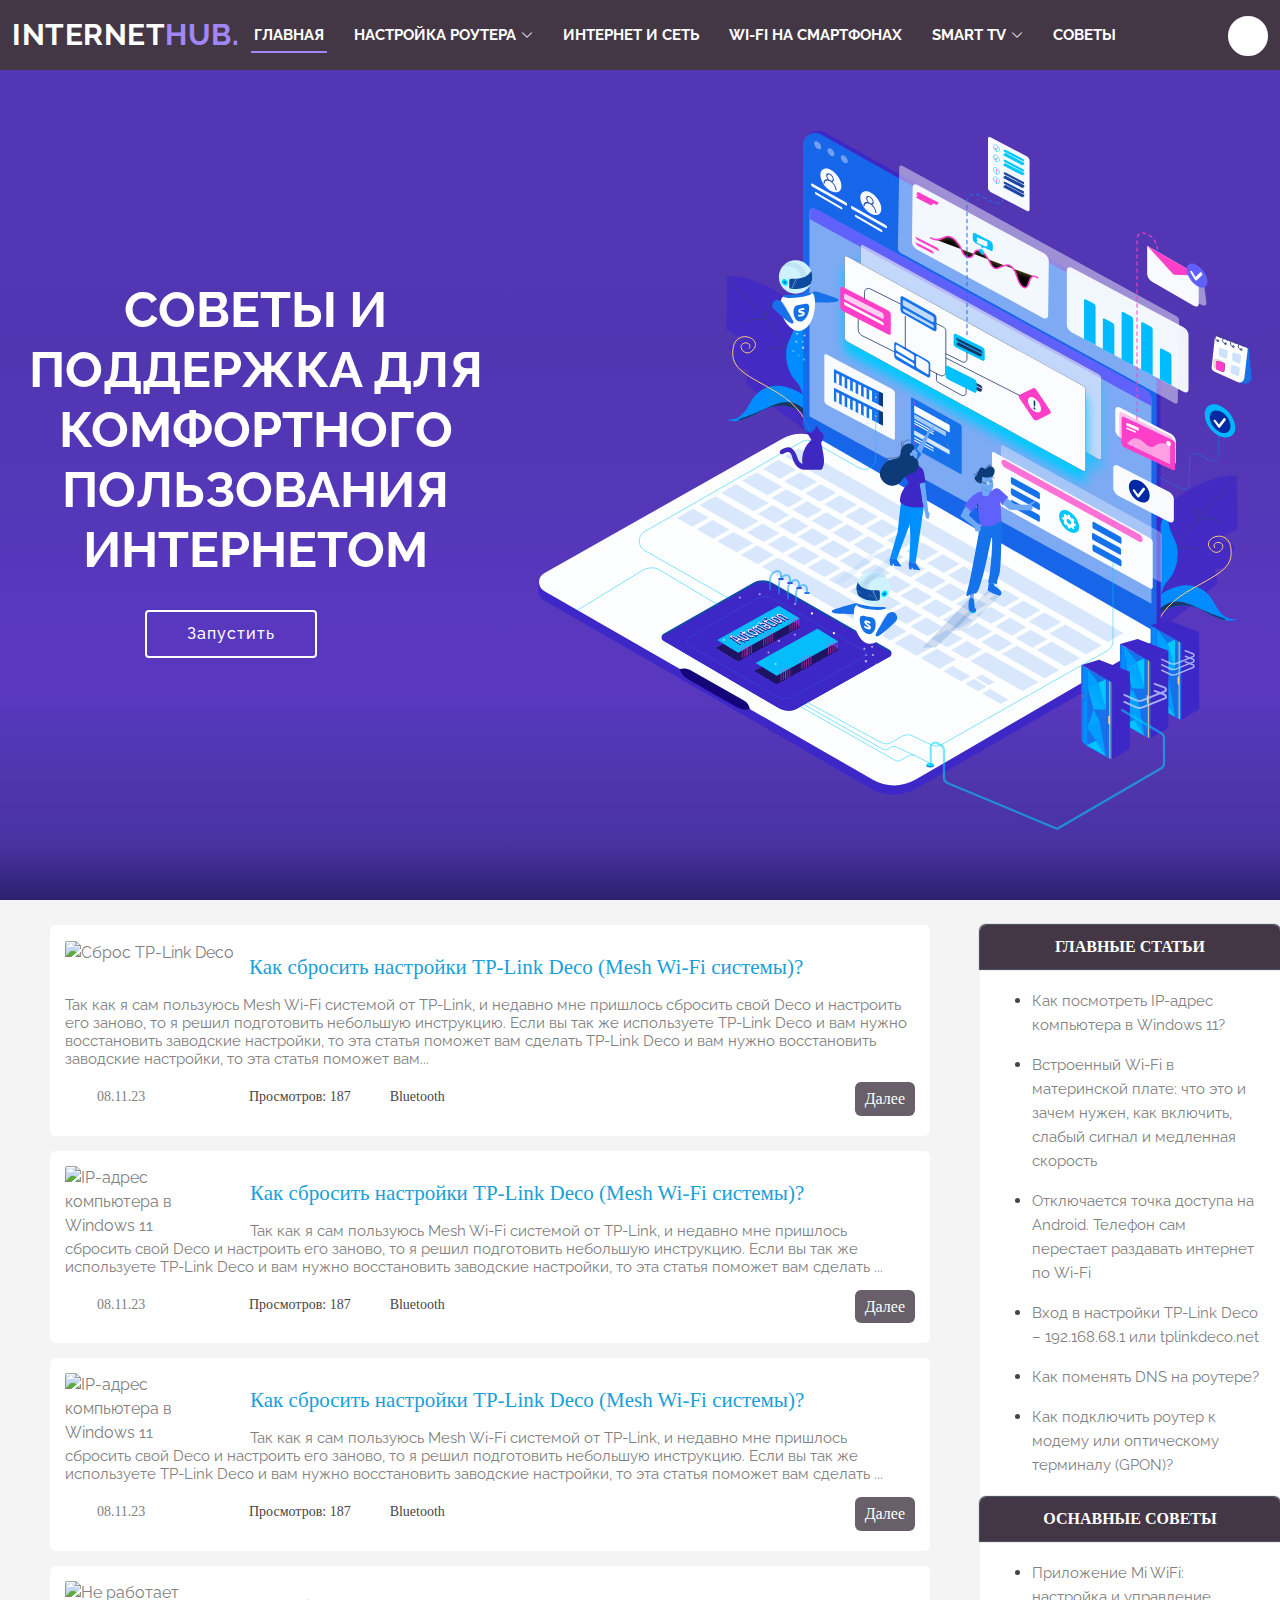
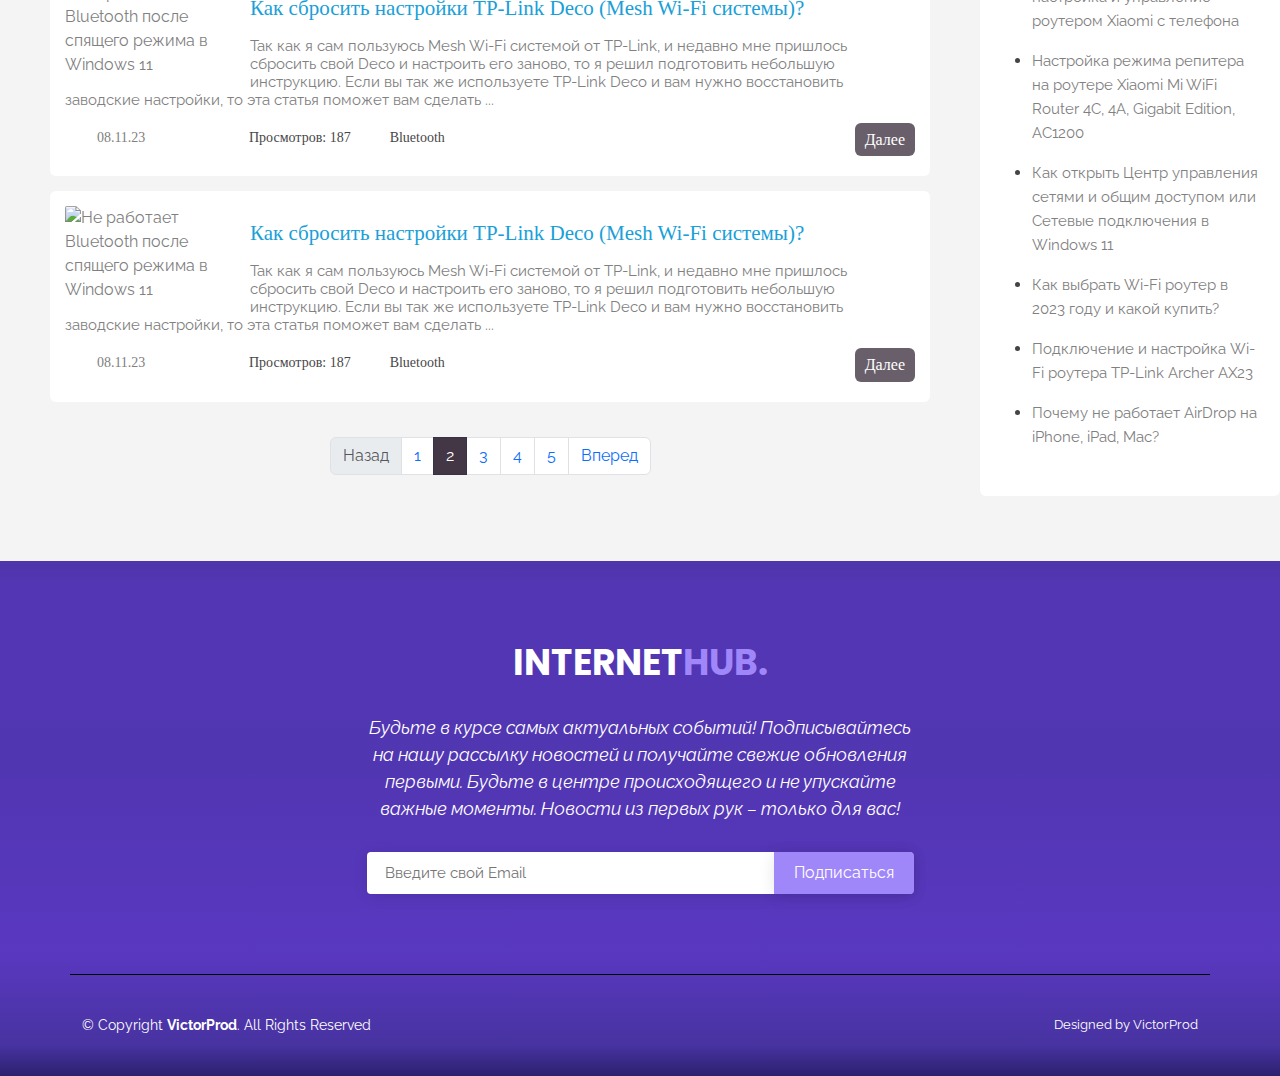
==== commit c7dc376a: "Add files via upload" ====
--- a/index.html
+++ b/index.html
@@ -20,7 +20,7 @@
 
   <link rel="stylesheet" href="https://use.fontawesome.com/releases/v5.3.1/css/all.css" integrity="sha384-mzrmE5qonljUremFsqc01SB46JvROS7bZs3IO2EmfFsd15uHvIt+Y8vEf7N7fWAU" crossorigin="anonymous">
 
-  <link rel="stylesheet" href="https://cdnjs.cloudflare.com/ajax/libs/font-awesome/6.5.1/webfonts/fa-brands-400.ttf">
+
   <!-- Template Main CSS File -->
   <link rel="stylesheet" type="text/css" href="assets/css/bootstrap.min.css">
   <link rel="stylesheet" type="text/css" href="assets/css/swiper-bundle.min.css">
@@ -105,13 +105,15 @@
         </ul>
         <i class="bi bi-list mobile-nav-toggle"></i>
       </nav><!-- .navbar -->
-        <div class="d1">
-            <form>
-              <input type="text" placeholder="Искать здесь...">
-              <button type="submit"></button>
-            </form>
-            </div>
-        </div>
+                <div class="search_wrapper">
+                  <div class="search_content">
+                    <form action="">
+                      <input type="search" placeholder="Поиск">
+                      <i class="fa fa-search"></i>
+                    </form>
+                  </div>
+                </div>
+    </div>
     
 </header><!-- End Header -->
   <!-- ======= Hero Section ======= -->
--- a/assets/css/style.css
+++ b/assets/css/style.css
@@ -731,9 +731,7 @@
   margin: 15px 0 0 0;
   font-size: 24px;
 }
-.bi:hover{
-  background: #baa6ff;
-}
+
 
 #hero .btn-get-started {
   font-family: "Raleway", sans-serif;
@@ -1335,6 +1333,33 @@
         text-transform: uppercase;
     }
 
+    #hero .hero-container{
+      margin-bottom: 140px;
+    }
+    .hero_title{
+          display: flex;
+          align-items: flex-start;
+          flex-wrap: wrap;
+    }
+    
+    #hero .btn-get-started{
+      margin-right: 0px;
+      margin-left: -70px
+    }
+
+    .hero-content{
+      display: flex;
+      flex-direction: column-reverse;
+    }
+
+    .text-content{
+      margin-top: 35px;
+    }
+
+    .image-content{
+      display: flex;
+    }
+
     .image-content img{
         width: 250px;
     }
@@ -1385,11 +1410,7 @@
       margin-top: 20px;
     }
     #hero .hero-container{
-      margin-bottom: 300px;
-    }
-
-    #hero .btn-get-started{
-      margin-left: -11px;
+      margin-bottom: 135px;
     }
 
     .hero-content{
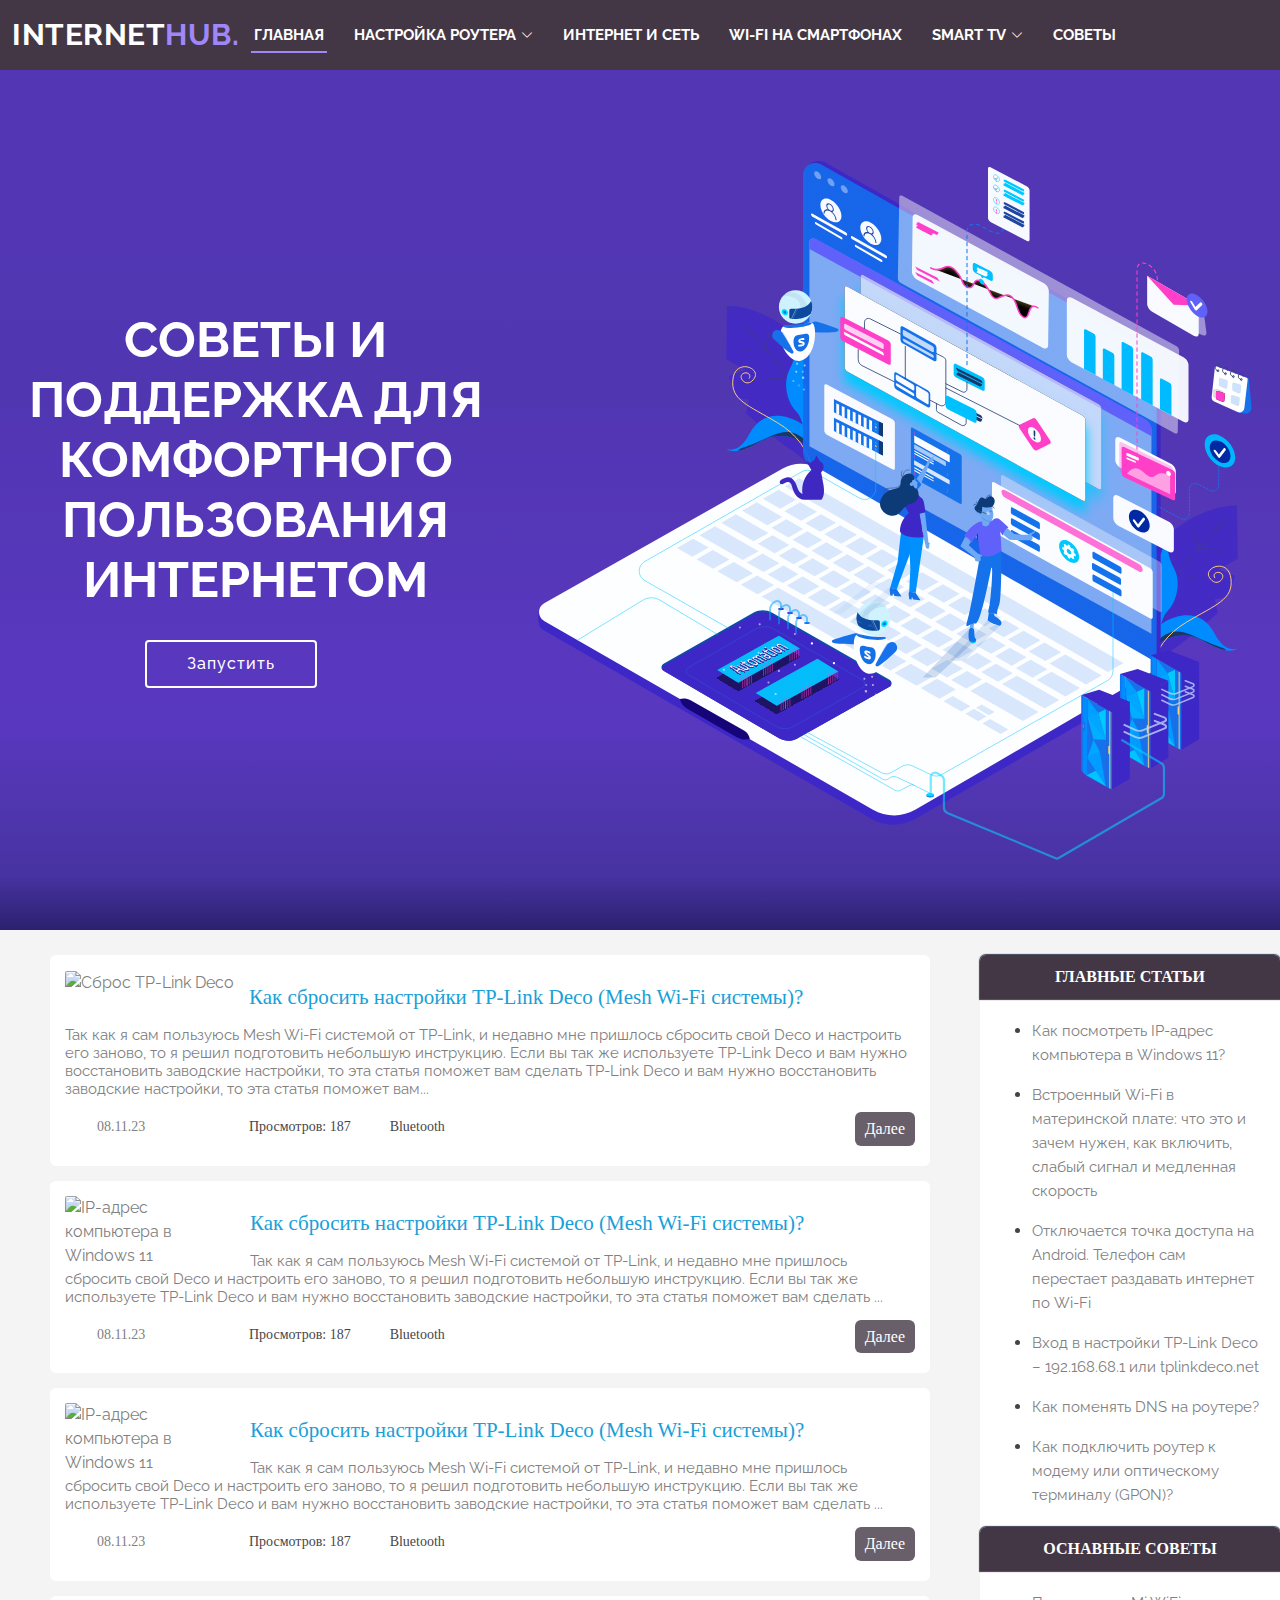
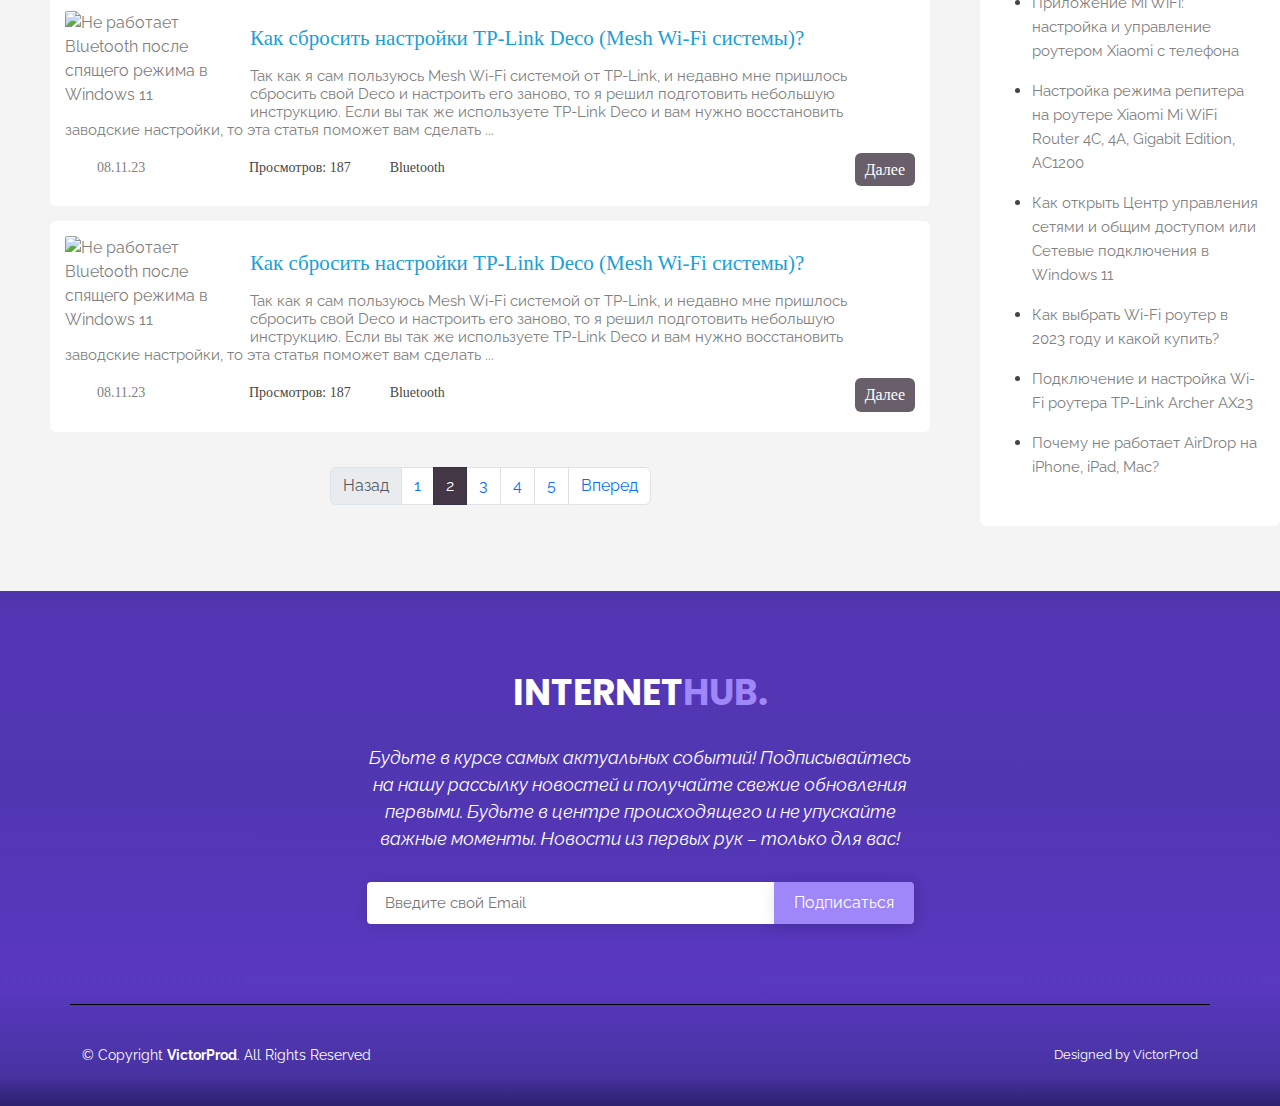
==== commit c02aed2a: "Add files via upload" ====
--- a/index.html
+++ b/index.html
@@ -19,7 +19,7 @@
   <!-- Vendor CSS Files -->
 
   <link rel="stylesheet" href="https://use.fontawesome.com/releases/v5.3.1/css/all.css" integrity="sha384-mzrmE5qonljUremFsqc01SB46JvROS7bZs3IO2EmfFsd15uHvIt+Y8vEf7N7fWAU" crossorigin="anonymous">
-
+  <script src="https://kit.fontawesome.com/d978a582ba.js" crossorigin="anonymous"></script>
 
   <!-- Template Main CSS File -->
   <link rel="stylesheet" type="text/css" href="assets/css/bootstrap.min.css">
@@ -105,21 +105,29 @@
         </ul>
         <i class="bi bi-list mobile-nav-toggle"></i>
       </nav><!-- .navbar -->
-                <div class="search_wrapper">
-                  <div class="search_content">
-                    <form action="">
-                      <input type="search" placeholder="Поиск">
-                      <i class="fa fa-search"></i>
-                    </form>
-                  </div>
-                </div>
-    </div>
+         <div class="d1">
+  <form>
+  <input type="text" placeholder="Искать здесь...">
+  <button type="submit"></button>
+  </form>
+</div>
+    </div>  
     
 </header><!-- End Header -->
+    <div>
+        <div class="d3">
+    <form>
+      <input type="text" placeholder="Искать здесь...">
+      <button type="submit"></button>
+    </form>
+    </div>
+    </div>
+     
   <!-- ======= Hero Section ======= -->
  <section id="hero">
   <div class="hero-container">
     <div class="hero-content">
+
       <div class="text-content">
         <div class="hero_title"><h1 class>Советы и Поддержка для Комфортного Пользования Интернетом</h1>
         <a href="#point" class="btn-get-started scrollto fly-in-button">Запустить</a>
@@ -332,7 +340,7 @@
   <script src="assets/js/glightbox.min.js"></script>
   <script src="assets/js/isotope.pkgd.min.js"></script>
   <script src="assets/js/swiper-bundle.min.js"></script>
-
+  
   <!-- Template Main JS File -->
   <script src="assets/js/main.js"></script>
 
--- a/assets/css/style.css
+++ b/assets/css/style.css
@@ -438,7 +438,7 @@
   height: 40px; /* Высота блока поиска */
   background: white;
   box-sizing: border-box;
-  border-radius: 25px;
+  border-radius: 4px;
   border: 4px solid white;
   transition: width 0.5s; /* Анимация ширины */
   overflow: hidden; /* Скрыть содержимое, когда ширина меньше контента */
@@ -451,7 +451,7 @@
   border: 0;
   display: none;
   font-size: 1em;
-  border-radius: 20px;
+  border-radius: 0;
   padding: 0 10px;
   float: right; /* Поле поиска расположено справа */
   box-sizing: border-box;
@@ -468,7 +468,7 @@
 }
 
 .search_wrapper:hover .search_content {
-  width: 200px; /* Ширина блока поиска при наведении */
+  width: 320px; /* Ширина блока поиска при наведении */
   cursor: pointer;
 }
 
@@ -1324,6 +1324,10 @@
         display: block;
     }
 
+    .mobile-nav-toggle{
+      margin-left: 15px;
+    }
+
     #hero h1{
       font-size: 23px;
     }
@@ -1502,7 +1506,7 @@
     }
 
     .swiper-slide-box{
-      width: 410px;
+      width: 390px;
       margin-top: 20px;
       padding: 20px 5px 20px 5px;
     }
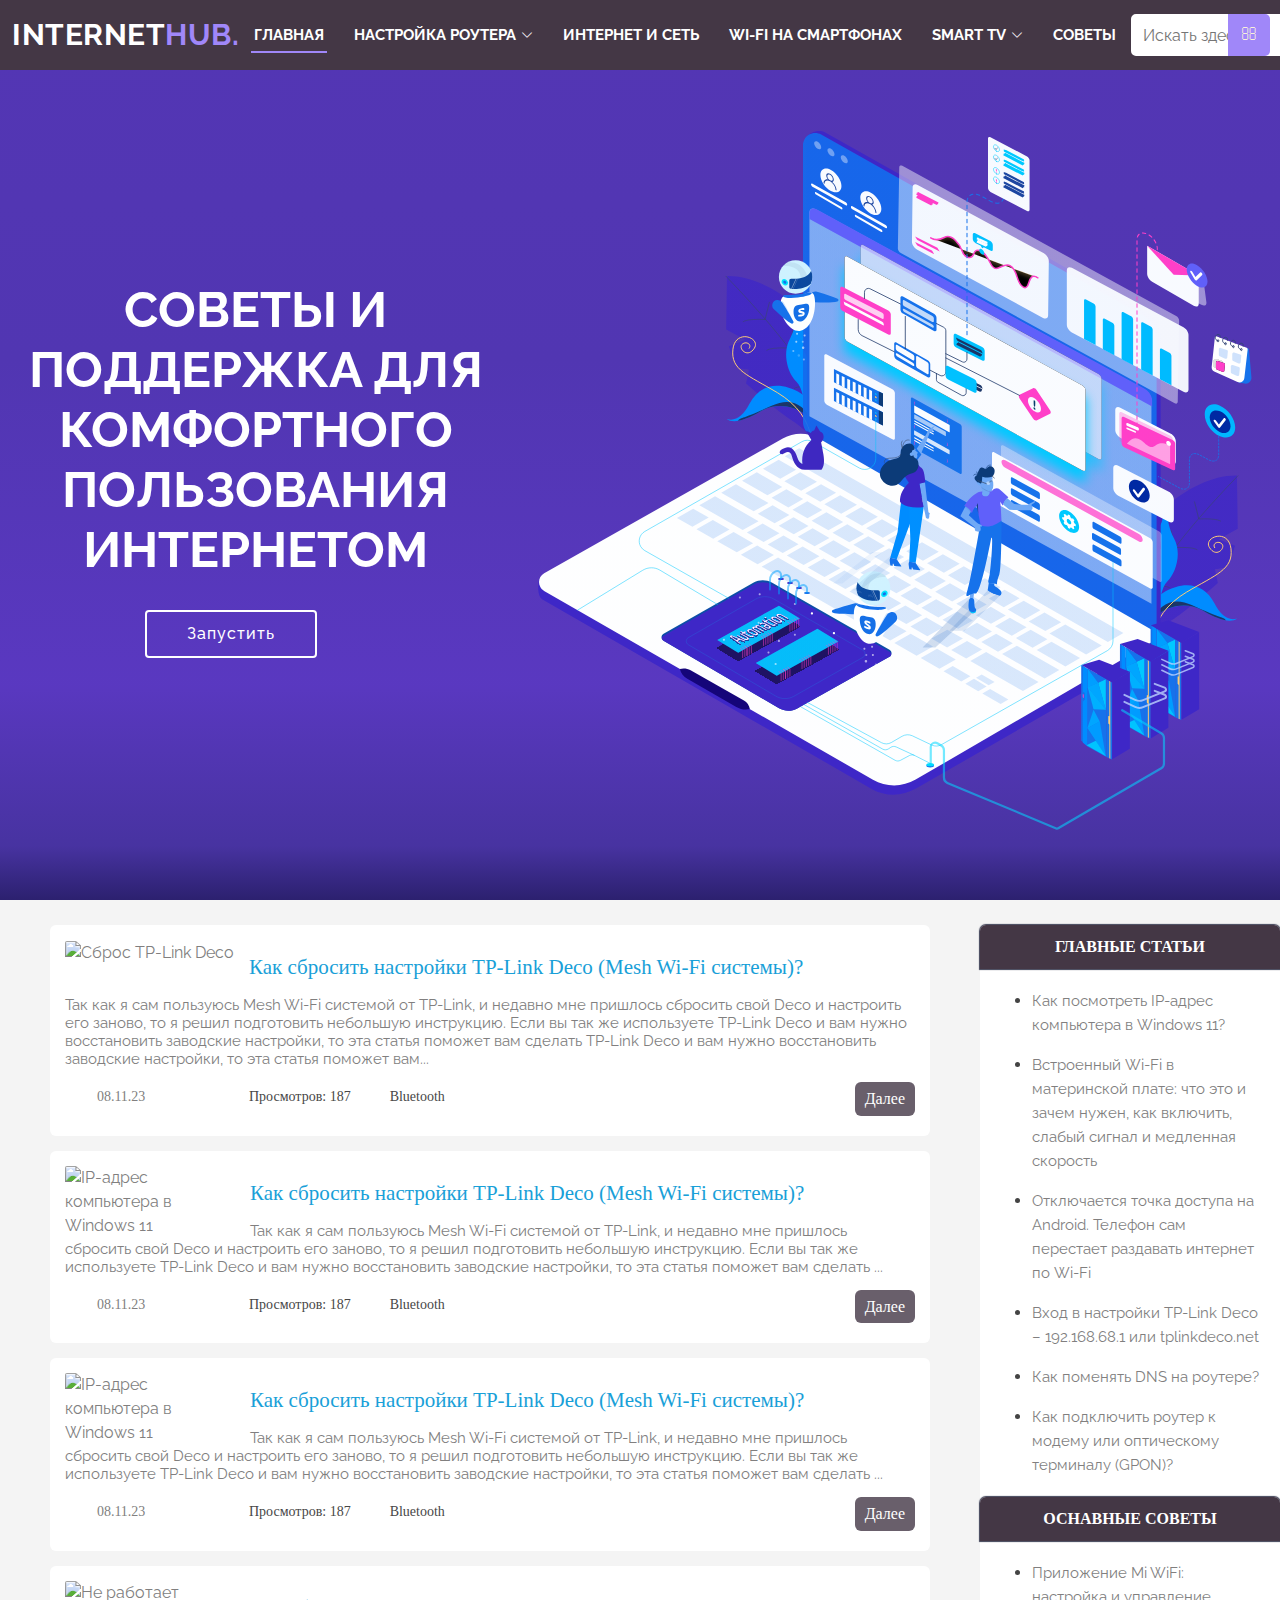
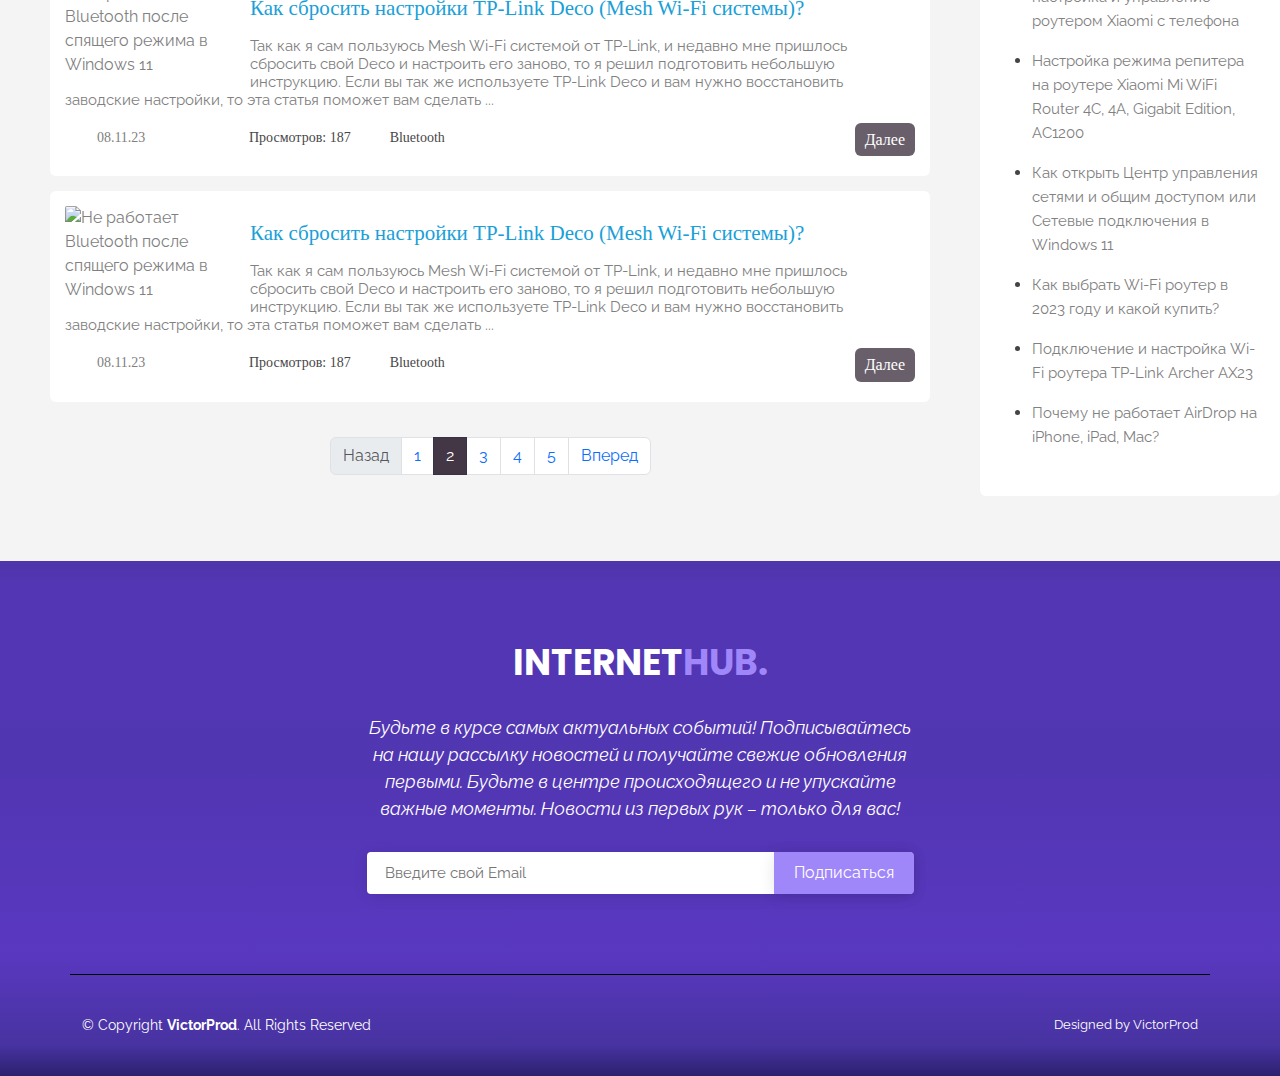
==== commit 6fab22a8: "Add files via upload" ====
--- a/index.html
+++ b/index.html
@@ -106,28 +106,20 @@
         <i class="bi bi-list mobile-nav-toggle"></i>
       </nav><!-- .navbar -->
          <div class="d1">
-  <form>
-  <input type="text" placeholder="Искать здесь...">
-  <button type="submit"></button>
-  </form>
-</div>
-    </div>  
+              <form>
+              <input type="text" placeholder="Искать здесь...">
+              <button type="submit"></button>
+              </form>
+         </div>
+         </div>  
     
 </header><!-- End Header -->
-    <div>
-        <div class="d3">
-    <form>
-      <input type="text" placeholder="Искать здесь...">
-      <button type="submit"></button>
-    </form>
-    </div>
-    </div>
+
      
   <!-- ======= Hero Section ======= -->
  <section id="hero">
   <div class="hero-container">
     <div class="hero-content">
-
       <div class="text-content">
         <div class="hero_title"><h1 class>Советы и Поддержка для Комфортного Пользования Интернетом</h1>
         <a href="#point" class="btn-get-started scrollto fly-in-button">Запустить</a>
@@ -145,6 +137,14 @@
   <!-- Start main -->
 <div class="container_" id="point">
         <div class="main-container">
+        <div class="main-search">
+            <div class="d3">
+            <form>
+              <input type="text" placeholder="Искать здесь...">
+              <button type="submit"></button>
+            </form>
+            </div>
+        </div>
             <section class="main-content">
                 <div class="img"><img src="https://cdn-icons-png.flaticon.com/512/3942/3942489.png" class="attachment-post-thumbnail size-post-thumbnail wp-post-image" alt="Сброс TP-Link Deco" decoding="async"></div>
                 <h2><a href="view.html">Как сбросить настройки TP-Link Deco (Mesh Wi-Fi системы)?</a></h2>
--- a/assets/css/style.css
+++ b/assets/css/style.css
@@ -425,108 +425,76 @@
 /**
 * Search content
 */
-.search_wrapper {
-  position: relative;
-  width: 200px; /* Ширина блока поиска */
-}
-
-.search_content {
+.d3 {
+ 
+}
+
+.d3 form {
+  background: #fffff;
+
+}
+
+.d3 input, .d3 button {
+  border: none;
+  outline: none;
+  background: transparent;
+}
+
+.d3 input {
+  width: 100%;
+  height: 40px;
+  padding-left: 15px;
+}
+
+.d3 button {
+  height: 40px;
+  width: 40px;
   position: absolute;
-  top: -19px;
   right: 0;
-  width: 40px; /* Ширина блока поиска */
-  height: 40px; /* Высота блока поиска */
-  background: white;
-  box-sizing: border-box;
-  border-radius: 4px;
-  border: 4px solid white;
-  transition: width 0.5s; /* Анимация ширины */
-  overflow: hidden; /* Скрыть содержимое, когда ширина меньше контента */
-}
-
-.search_content input {
-  width: calc(100% - 40px); /* Ширина поля поиска */
-  line-height: 31px;
-  outline: 0;
-  border: 0;
+  cursor: pointer;
+  
+}
+
+.d3 button:before {
+  content: "\f002";
+  font-family: FontAwesome;
+  font-size: 20px;
+  padding-right: 10px;
+  color: #020202;
+}
+
+.d3{
   display: none;
-  font-size: 1em;
-  border-radius: 0;
-  padding: 0 10px;
-  float: right; /* Поле поиска расположено справа */
-  box-sizing: border-box;
-}
-
-.search_content .fa {
-  padding: 8px;
-  width: 35px;
-  height: 35px;
-  text-align: center;
-  font-size: 1.2em;
-  transition: all 0.5s;
-  float: left; /* Иконка поиска расположена слева */
-}
-
-.search_wrapper:hover .search_content {
-  width: 320px; /* Ширина блока поиска при наведении */
-  cursor: pointer;
-}
-
-.search_wrapper:hover .search_content input {
-  display: block;
-}
-
-.search_wrapper:hover .search_content .fa {
-  background: #07051a;
-  color: white;
-}
-
-
-
-
-.d1 {
-    display: flex;
-    justify-content: space-between;
-    text-align: center;
-    align-items: center;
-    position: relative;
-}
-
-.d1 form{
-    width: 305px;
-    margin-top: 28px;
-    margin-left: 214px;
-}
+}
+
 
 .d1 input {
-  width: 100%;
-  height: 50px;
+  width: 250px;
+  height: 42px;
   padding-left: 10px;
-  border: 2px solid #a087f9;
-  border-radius: 5px 0 0 5px;
+  border: 2px solid #fff;
+  border-radius: 5px;
   outline: none;
-  background: #ffffff;
+  background: #fff;
   color: #9E9C9C;
 }
-
 .d1 button {
   position: absolute; 
-  width: 90px;
-  height: 50px;
+  right: 0px;
+  width: 42px;
+  height: 42px;
   border: none;
   background: #a087f9;
   border-radius: 0 5px 5px 0;
   cursor: pointer;
-}
-
+  margin-right: 10px;
+}
 .d1 button:before {
   content: "\f002";
   font-family: FontAwesome;
   font-size: 16px;
   color: #F9F0DA;
 }
-
-
 
 
 .d1_view {
@@ -1330,11 +1298,20 @@
 
     #hero h1{
       font-size: 23px;
+      text-align: left;
     }
 
     #header .logo a {
         font-size: 18px;
         text-transform: uppercase;
+    }
+
+    .d3{
+      display: block;
+    }
+
+    .d1{
+      display: none;
     }
 
     #hero .hero-container{
@@ -1356,8 +1333,9 @@
       flex-direction: column-reverse;
     }
 
-    .text-content{
+    .hero_title h1{
       margin-top: 35px;
+      text-align: left;
     }
 
     .image-content{
@@ -1404,15 +1382,7 @@
       justify-content: space-between;
     }
 
-    .d1{
-      display: flex;
-      flex-wrap: wrap;
-      margin-right: 89px;
-      width: 100%;
-      position: absolute;
-      right: -44px;
-      margin-top: 20px;
-    }
+    
     #hero .hero-container{
       margin-bottom: 135px;
     }
@@ -1443,9 +1413,7 @@
       height: 45px;
     }
 
-    form{
-        margin-right: 5px;
-    }
+    
     
     .container_{
         flex-wrap: wrap;
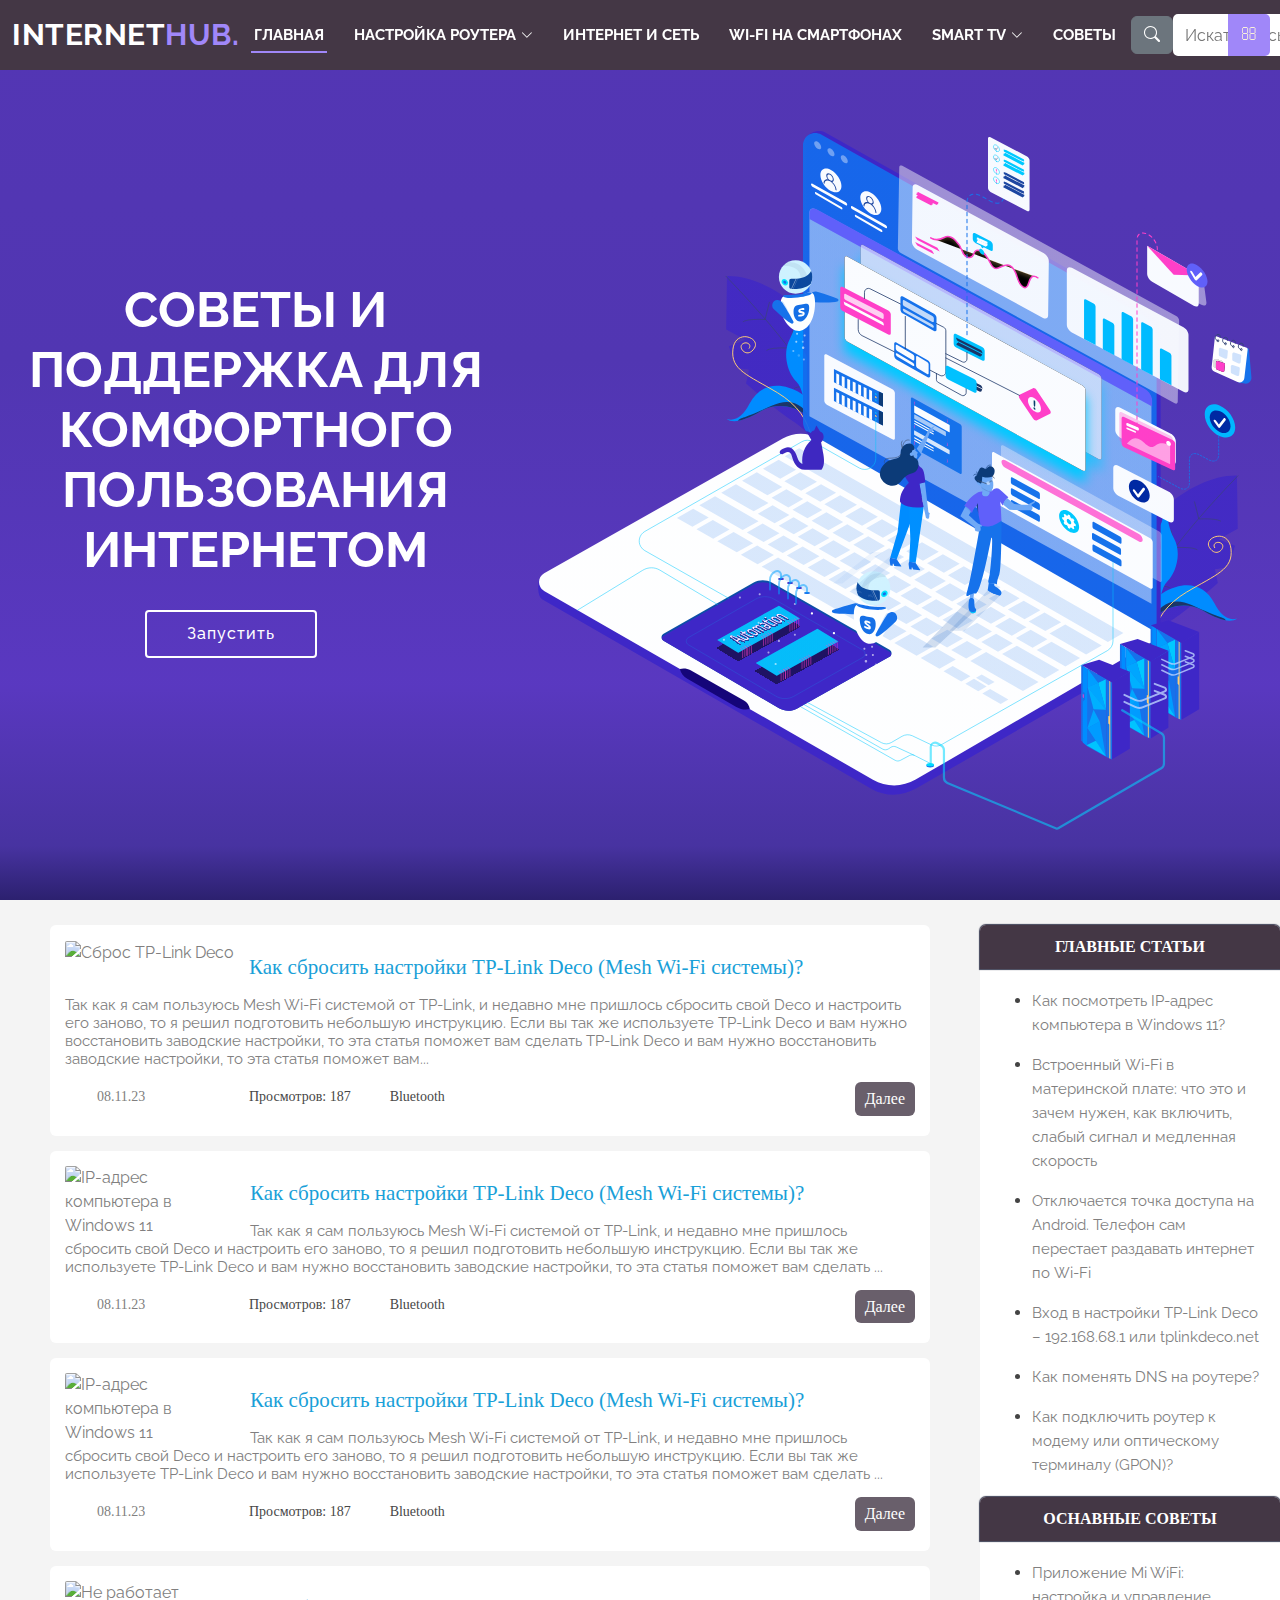
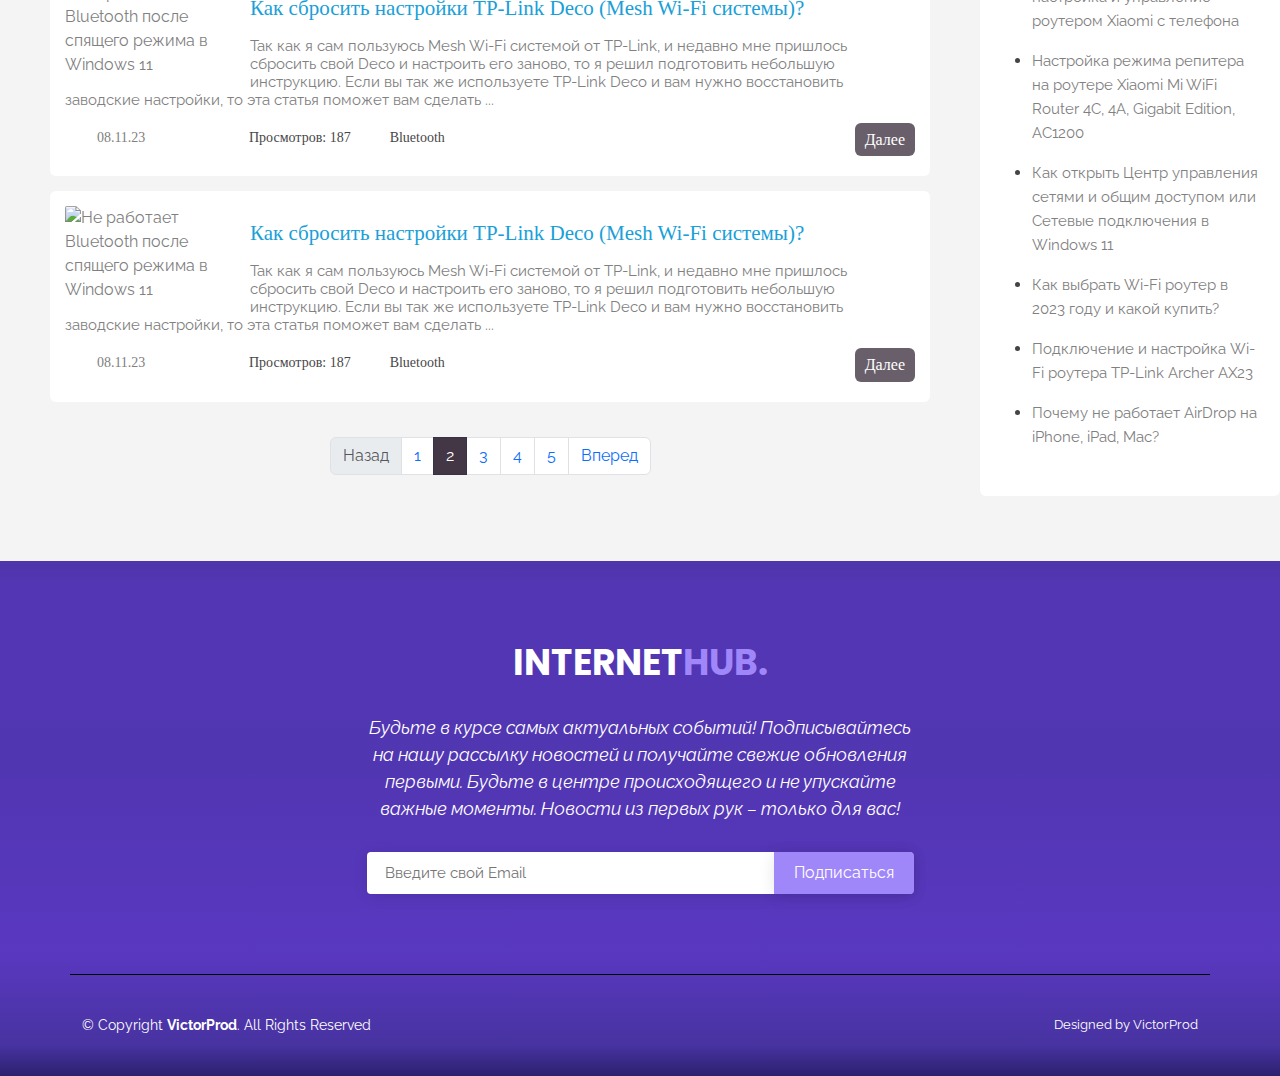
==== commit d8a9e2b6: "Add files via upload" ====
--- a/index.html
+++ b/index.html
@@ -105,6 +105,28 @@
         </ul>
         <i class="bi bi-list mobile-nav-toggle"></i>
       </nav><!-- .navbar -->
+
+            <div class="hide_search">
+                <div class="dropdown">
+              <button class="btn btn-secondary" type="button" id="dropdownMenuButton1" data-bs-toggle="dropdown" aria-expanded="false">
+                <i class="bi bi-search"></i>
+              </button>
+              <ul class="dropdown-menu dropdown-menu-end dropdown-menu-lg-start" aria-labelledby="dropdownMenuButton1" class="position_search">
+                    <div class="main-search">
+                        <div class="d3">
+                            <form class="form_search">
+                              <input type="text" placeholder="Искать здесь...">
+                              <button type="submit"></button>
+                            </form>
+                        </div>
+                    </div>
+              </ul>
+            </div>
+            </div>
+            
+
+
+
          <div class="d1">
               <form>
               <input type="text" placeholder="Искать здесь...">
@@ -137,14 +159,8 @@
   <!-- Start main -->
 <div class="container_" id="point">
         <div class="main-container">
-        <div class="main-search">
-            <div class="d3">
-            <form>
-              <input type="text" placeholder="Искать здесь...">
-              <button type="submit"></button>
-            </form>
-            </div>
-        </div>
+
+        
             <section class="main-content">
                 <div class="img"><img src="https://cdn-icons-png.flaticon.com/512/3942/3942489.png" class="attachment-post-thumbnail size-post-thumbnail wp-post-image" alt="Сброс TP-Link Deco" decoding="async"></div>
                 <h2><a href="view.html">Как сбросить настройки TP-Link Deco (Mesh Wi-Fi системы)?</a></h2>
--- a/assets/css/style.css
+++ b/assets/css/style.css
@@ -425,9 +425,8 @@
 /**
 * Search content
 */
-.d3 {
- 
-}
+
+
 
 .d3 form {
   background: #fffff;
@@ -443,15 +442,15 @@
 .d3 input {
   width: 100%;
   height: 40px;
-  padding-left: 15px;
+  
 }
 
 .d3 button {
   height: 40px;
   width: 40px;
   position: absolute;
-  right: 0;
   cursor: pointer;
+
   
 }
 
@@ -459,7 +458,7 @@
   content: "\f002";
   font-family: FontAwesome;
   font-size: 20px;
-  padding-right: 10px;
+  
   color: #020202;
 }
 
@@ -600,7 +599,6 @@
     height: 40vh;
     background-size: cover;
     position: relative;
-    margin-bottom: -25px;
 }
 
 
